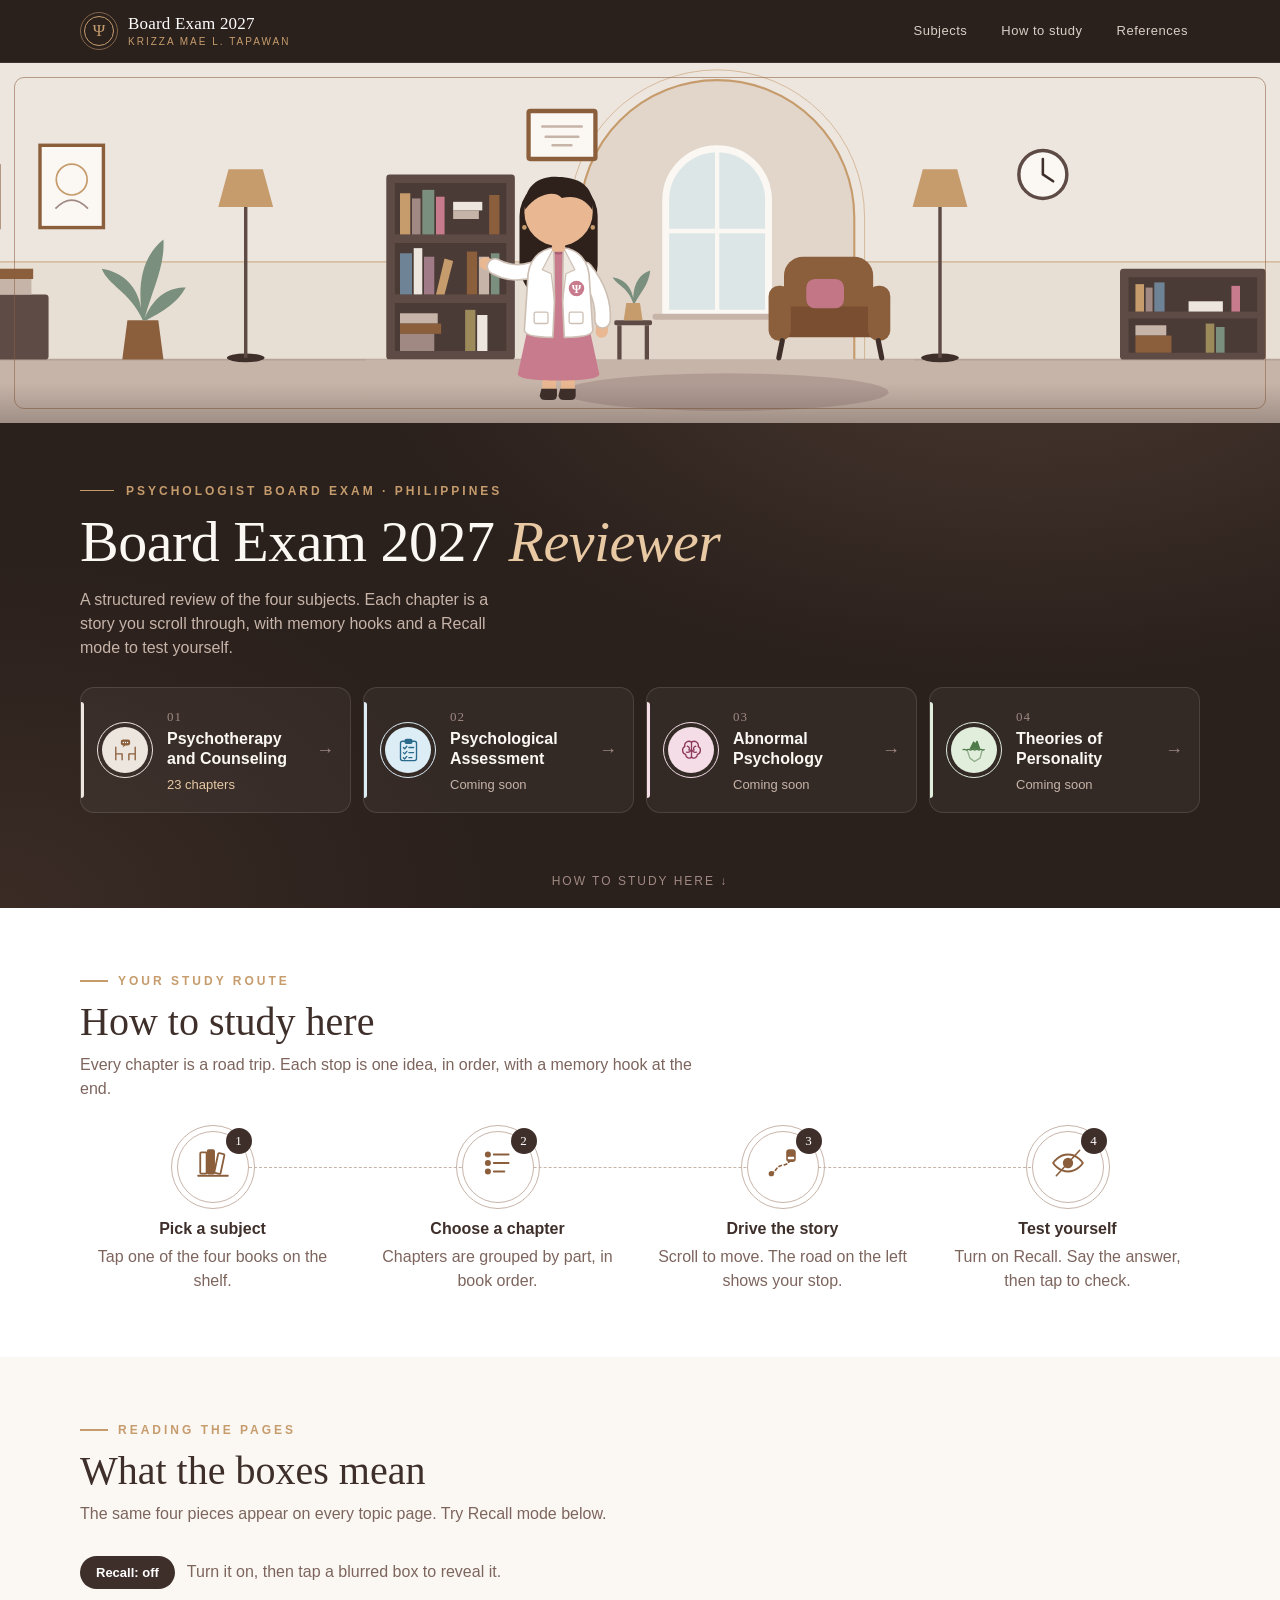
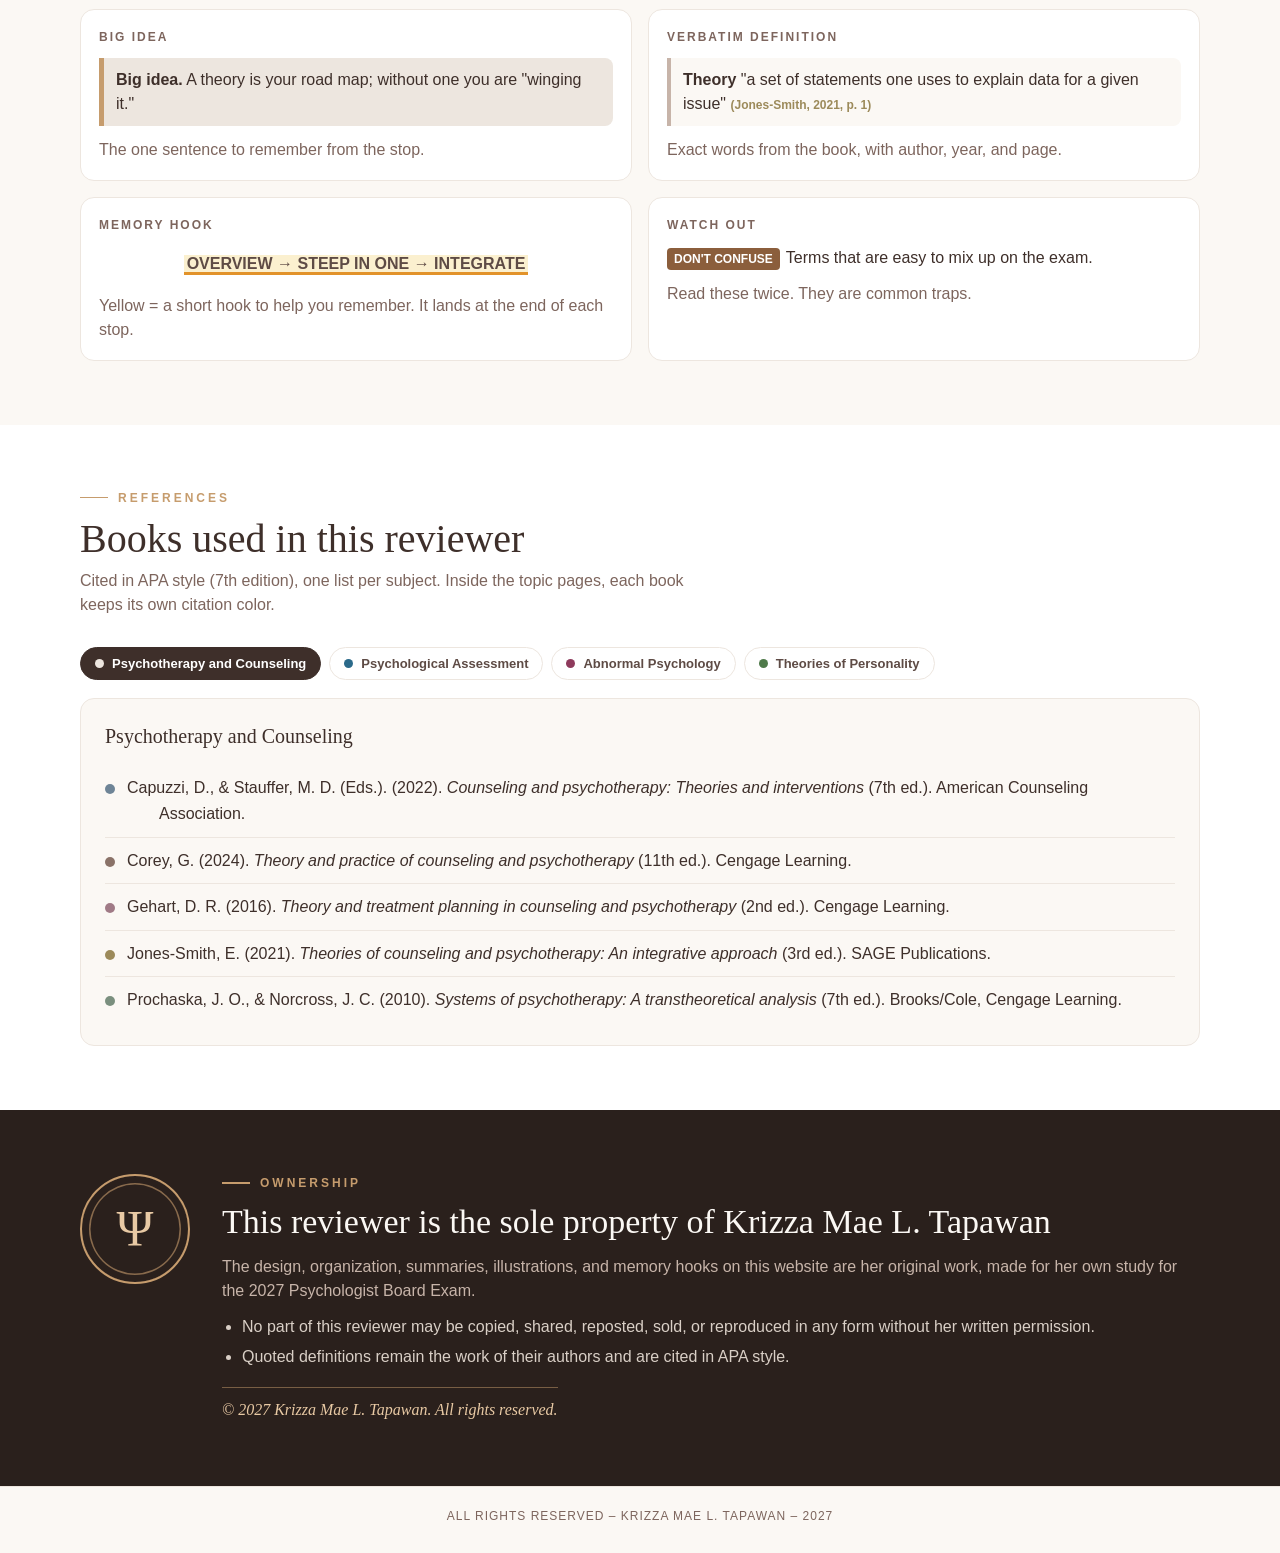
==== index.html @ def4d90e "Board Exam 2027 Reviewer: home page, subject menus, Chapter 1 preview Co-Authored-By: Claude Opus 5." ====
<!DOCTYPE html>
<html lang="en">
<head>
<meta charset="utf-8">
<meta name="viewport" content="width=device-width,initial-scale=1,viewport-fit=cover">
<meta name="robots" content="noindex, nofollow, noarchive, nosnippet, noimageindex, notranslate"><meta name="googlebot" content="noindex, nofollow"><meta name="bingbot" content="noindex, nofollow"><meta name="referrer" content="no-referrer">
<meta name="theme-color" content="#3E2F2A">
<meta name="apple-mobile-web-app-capable" content="yes">
<meta name="apple-mobile-web-app-title" content="Reviewer 2027">
<link rel="manifest" href="manifest.webmanifest">
<link rel="icon" href="assets/icon.svg" type="image/svg+xml">
<link rel="apple-touch-icon" href="assets/icon-180.png">
<title>Board Exam 2027 Reviewer</title>
<link rel="stylesheet" href="assets/style.css">
</head>
<body>

<header class="topbar">
  <a class="brand" href="index.html"><span class="psi">Ψ</span><span class="bt">Board Exam 2027<small>KRIZZA MAE L. TAPAWAN</small></span></a>
  <span class="sp"></span>
  <a class="tlink" href="#subjects">Subjects</a>
  <a class="tlink hide-s" href="#how">How to study</a>
  <a class="tlink hide-s" href="#references">References</a>
</header>

<!-- ===== FULL-SCREEN HERO ===== -->
<section class="hero" id="subjects">
  <div class="cover" aria-hidden="true">
    <svg viewBox="0 0 2000 420" preserveAspectRatio="xMidYMax slice">
      <rect width="2000" height="420" fill="#EDE6DF"/>
      <rect y="232" width="2000" height="114" fill="#E7DED4"/>
      <path d="M0 232 H2000" stroke="#C69C6D" stroke-width="1.5" opacity=".7"/>
      <rect y="346" width="2000" height="74" fill="#C7B4A9"/>
      <path d="M0 346 H2000" stroke="#B5A397" stroke-width="2"/>
      <!-- left of the room -->
      <rect x="300" y="96" width="74" height="96" fill="#FBF8F4" stroke="#8B5E3C" stroke-width="4"/>
      <circle cx="337" cy="136" r="18" fill="none" stroke="#C69C6D" stroke-width="2"/><path d="M318 170 Q337 150 356 170" fill="none" stroke="#A08983" stroke-width="2"/>
      <rect x="196" y="120" width="56" height="72" fill="#FBF8F4" stroke="#8B5E3C" stroke-width="4"/>
      <path d="M210 176 L224 146 L238 176" fill="none" stroke="#7A8F7E" stroke-width="2"/>
      <rect x="120" y="270" width="190" height="76" rx="4" fill="#5E4B45"/><path d="M215 278 V338" stroke="#4A3B36" stroke-width="3"/><circle cx="205" cy="308" r="3" fill="#C69C6D"/><circle cx="225" cy="308" r="3" fill="#C69C6D"/>
      <path d="M150 270 l-6 -34 h28 l-6 34 Z" fill="#C69C6D"/><path d="M158 236 C150 214 140 210 134 200 M158 236 C160 214 168 206 178 202" fill="none" stroke="#7A8F7E" stroke-width="3" stroke-linecap="round"/>
      <rect x="250" y="252" width="40" height="18" fill="#C7B4A9"/><rect x="246" y="240" width="46" height="12" fill="#8B5E3C"/>
      <path d="M396 346 L444 346 L438 300 L402 300 Z" fill="#8B5E3C"/>
      <path d="M420 300 C404 266 380 260 372 240 C398 244 414 262 418 286 C414 248 424 222 444 206 C446 236 432 262 422 298 C434 270 452 262 470 262 C460 280 444 290 424 300" fill="#7A8F7E"/>
      <ellipse cx="540" cy="344" rx="22" ry="5" fill="#3E2F2A"/><path d="M540 344 V168" stroke="#5E4B45" stroke-width="4"/><path d="M508 168 H572 L560 124 H520 Z" fill="#C69C6D"/>
      <!-- right of the room -->
      <ellipse cx="1350" cy="344" rx="22" ry="5" fill="#3E2F2A"/><path d="M1350 344 V168" stroke="#5E4B45" stroke-width="4"/><path d="M1318 168 H1382 L1370 124 H1330 Z" fill="#C69C6D"/>
      <circle cx="1470" cy="130" r="28" fill="#FBF8F4" stroke="#5E4B45" stroke-width="4"/><path d="M1470 130 V112 M1470 130 L1482 138" stroke="#3E2F2A" stroke-width="3" stroke-linecap="round"/>
      <rect x="1560" y="240" width="170" height="106" rx="4" fill="#5E4B45"/><rect x="1570" y="250" width="150" height="40" fill="#4A3B36"/><rect x="1570" y="298" width="150" height="40" fill="#4A3B36"/>
      <rect x="1578" y="258" width="10" height="32" fill="#C69C6D"/><rect x="1590" y="262" width="8" height="28" fill="#A08983"/><rect x="1600" y="256" width="12" height="34" fill="#6E8496"/><rect x="1640" y="278" width="40" height="12" fill="#EDE6DF"/><rect x="1690" y="260" width="10" height="30" fill="#C97B8E"/>
      <rect x="1578" y="306" width="36" height="12" fill="#C7B4A9"/><rect x="1578" y="318" width="42" height="20" fill="#8B5E3C"/><rect x="1660" y="304" width="10" height="34" fill="#9C8A5A"/><rect x="1672" y="308" width="10" height="30" fill="#7A8F7E"/>
      <rect x="1760" y="80" width="96" height="120" fill="#FBF8F4" stroke="#8B5E3C" stroke-width="4"/><path d="M1776 180 C1790 130 1820 170 1840 110" fill="none" stroke="#C69C6D" stroke-width="2.5"/>
      <path d="M1818 346 L1866 346 L1860 300 L1824 300 Z" fill="#8B5E3C"/>
      <path d="M1842 300 C1826 266 1802 260 1794 240 C1820 244 1836 262 1840 286 C1836 248 1846 222 1866 206 C1868 236 1854 262 1844 298" fill="#7A8F7E"/>
      <!-- the room: arched alcove with a double thin line -->
      <g transform="translate(680 0)">
        <path d="M250 346 V180 A160 160 0 0 1 570 180 V346 Z" fill="#E2D6CB"/>
        <path d="M250 346 V180 A160 160 0 0 1 570 180 V346" fill="none" stroke="#C69C6D" stroke-width="2.5"/>
        <path d="M238 346 V180 A172 172 0 0 1 582 180 V346" fill="none" stroke="#C69C6D" stroke-width="1" opacity=".7"/>
            <!-- window -->
            <path d="M350 292 V160 A60 60 0 0 1 470 160 V292 Z" fill="#DCE6E6"/>
            <path d="M350 292 V160 A60 60 0 0 1 470 160 V292 Z" fill="none" stroke="#FBF8F4" stroke-width="8"/>
            <path d="M410 100 V292 M350 196 H470" stroke="#FBF8F4" stroke-width="5"/>
            <path d="M338 296 H482" stroke="#C7B4A9" stroke-width="7" stroke-linecap="round"/>
            <!-- framed certificate -->
            <rect x="190" y="56" width="78" height="56" rx="2" fill="#FBF8F4" stroke="#8B5E3C" stroke-width="5"/>
            <path d="M206 74 H252 M210 86 H248 M218 96 H240" stroke="#C7B4A9" stroke-width="3" stroke-linecap="round"/>
            <!-- bookshelf -->
            <g transform="translate(-16 -84)">
              <rect x="40" y="214" width="150" height="216" rx="4" fill="#5E4B45"/>
              <rect x="50" y="224" width="130" height="60" fill="#4A3B36"/><rect x="50" y="294" width="130" height="60" fill="#4A3B36"/><rect x="50" y="364" width="130" height="56" fill="#4A3B36"/>
              <rect x="56" y="236" width="12" height="48" fill="#C69C6D"/><rect x="70" y="242" width="10" height="42" fill="#A08983"/><rect x="82" y="232" width="14" height="52" fill="#7A8F7E"/><rect x="98" y="240" width="10" height="44" fill="#C97B8E"/><rect x="118" y="246" width="34" height="10" fill="#EDE6DF"/><rect x="118" y="256" width="30" height="10" fill="#C7B4A9"/><rect x="160" y="238" width="12" height="46" fill="#8B5E3C"/>
              <rect x="56" y="306" width="14" height="48" fill="#6E8496"/><rect x="72" y="300" width="10" height="54" fill="#EDE6DF"/><rect x="84" y="310" width="12" height="44" fill="#A07A86"/><path d="M98 354 L108 312 L118 315 L108 354Z" fill="#C69C6D"/><rect x="134" y="304" width="12" height="50" fill="#8B5E3C"/><rect x="148" y="310" width="12" height="44" fill="#C7B4A9"/><rect x="162" y="306" width="10" height="48" fill="#7A8F7E"/>
              <rect x="56" y="376" width="44" height="12" fill="#C7B4A9"/><rect x="56" y="388" width="48" height="12" fill="#8B5E3C"/><rect x="56" y="400" width="40" height="20" fill="#A08983"/><rect x="132" y="372" width="12" height="48" fill="#9C8A5A"/><rect x="146" y="378" width="12" height="42" fill="#EDE6DF"/>
            </g>
            <!-- floor and rug -->
            <rect x="0" y="346" width="640" height="74" fill="#C7B4A9"/>
            <ellipse cx="420" cy="384" rx="190" ry="22" fill="#A08983" opacity=".55"/>
            <!-- side table and plant -->
            <g transform="translate(40 -88)">
              <rect x="250" y="388" width="44" height="6" rx="2" fill="#5E4B45"/><path d="M256 394 V434 M288 394 V434" stroke="#5E4B45" stroke-width="5"/>
              <path d="M261 388 h22 l-3 -20 h-16 Z" fill="#C69C6D"/>
              <path d="M272 368 C266 350 254 348 248 338 C262 340 270 350 272 362 C273 344 280 334 292 330 C290 346 282 354 274 368" fill="#7A8F7E"/>
            </g>
            <!-- armchair -->
            <g transform="translate(170 -100)">
              <rect x="318" y="326" width="104" height="80" rx="22" fill="#8B5E3C"/>
              <rect x="308" y="384" width="126" height="36" rx="12" fill="#7A4F31"/>
              <rect x="300" y="360" width="26" height="64" rx="12" fill="#8B5E3C"/><rect x="416" y="360" width="26" height="64" rx="12" fill="#8B5E3C"/>
              <path d="M316 424 l-4 20 M428 424 l4 20" stroke="#3E2F2A" stroke-width="6" stroke-linecap="round"/>
              <rect x="344" y="352" width="44" height="34" rx="10" fill="#C97B8E" opacity=".9"/>
            </g>
          <!-- psychologist: white coat with Psi logo over a pink dress, reaching for a book -->
          <g transform="translate(130 74) scale(.95)">
            <rect x="80" y="230" width="17" height="100" fill="#E9B892"/><path d="M79 322 h19 v8 q0 6 -6 6 h-8 q-7 0 -7 -6 Z" fill="#3E2F2A"/>
            <rect x="103" y="230" width="17" height="100" fill="#E9B892"/><path d="M102 322 h19 v8 q0 6 -6 6 h-8 q-7 0 -7 -6 Z" fill="#3E2F2A"/>
            <rect x="52" y="64" width="96" height="152" rx="46" fill="#2E211C"/>
            <path d="M22 172 L10 168" stroke="#E9B892" stroke-width="15" fill="none" stroke-linecap="round"/>
            <path d="M68 176 Q44 184 22 172" stroke="#CDBFB3" stroke-width="21" fill="none" stroke-linecap="round"/>
            <path d="M68 176 Q44 184 22 172" stroke="#FFFFFF" stroke-width="17" fill="none" stroke-linecap="round"/>
            <path d="M154 238 L153 252" stroke="#E9B892" stroke-width="15" fill="none" stroke-linecap="round"/>
            <path d="M132 176 Q156 206 154 238" stroke="#CDBFB3" stroke-width="21" fill="none" stroke-linecap="round"/>
            <path d="M132 176 Q156 206 154 238" stroke="#FFFFFF" stroke-width="17" fill="none" stroke-linecap="round"/>
            <path d="M63 244 L137 244 L150 304 C150 310 128 312 100 312 C72 312 50 310 50 304 Z" fill="#C97B8E"/>
            <path d="M62 190 C62 160 80 148 100 148 C120 148 138 160 138 190 L140 252 L60 252 Z" fill="#C97B8E"/>
            <path d="M88 150 Q100 162 112 150" stroke="#A85E72" stroke-width="2.5" fill="none" stroke-linecap="round"/>
            <path d="M94 149 C78 151 62 162 62 190 L58 250 C58 257 72 259 93 259 L95 214 Z" fill="#FFFFFF" stroke="#CDBFB3" stroke-width="2" stroke-linejoin="round"/>
            <path d="M106 149 C122 151 138 162 138 190 L142 250 C142 257 128 259 107 259 L105 214 Z" fill="#FFFFFF" stroke="#CDBFB3" stroke-width="2" stroke-linejoin="round"/>
            <path d="M94 149 L80 176 L91 181 L95 214 Z" fill="#EFE8E1" stroke="#CDBFB3" stroke-width="1.5" stroke-linejoin="round"/>
            <path d="M106 149 L120 176 L109 181 L105 214 Z" fill="#EFE8E1" stroke="#CDBFB3" stroke-width="1.5" stroke-linejoin="round"/>
            <rect x="70" y="228" width="17" height="14" rx="2" fill="none" stroke="#CDBFB3" stroke-width="1.6"/>
            <rect x="113" y="228" width="17" height="14" rx="2" fill="none" stroke="#CDBFB3" stroke-width="1.6"/>
            <circle cx="122" cy="199" r="9.5" fill="#C97B8E"/>
            <text x="122" y="204.5" text-anchor="middle" font-family="Georgia,serif" font-size="15" font-weight="bold" fill="#FFFFFF">Ψ</text>
            <rect x="92" y="136" width="16" height="18" rx="4" fill="#E9B892"/>
            <circle cx="100" cy="105" r="42" fill="#E9B892"/>
            <path d="M59 102 C56 70 80 60 100 62 C122 62 146 72 141 102 C132 88 118 84 104 88 C96 78 74 82 59 102 Z" fill="#2E211C"/>
            <circle cx="58" cy="124" r="2.8" fill="#C69C6D"/><circle cx="142" cy="124" r="2.8" fill="#C69C6D"/>
          </g>
      </g>
    </svg>
  </div>
  <div class="hero-in">
    <div class="head">
      <div>
        <div class="kicker">PSYCHOLOGIST BOARD EXAM · PHILIPPINES</div>
        <h1>Board Exam 2027 <em>Reviewer</em></h1>
      </div>
      <p class="lead-h">A structured review of the four subjects. Each chapter is a story you scroll through, with memory hooks and a Recall mode to test yourself.</p>
    </div>
    <div class="cards" id="shelf"></div>
  </div>
  <a class="cue" href="#how">HOW TO STUDY HERE ↓</a>
</section>

<!-- ===== HOW TO STUDY (infographic road) ===== -->
<section class="band-sec alt" id="how">
  <div class="wrap">
    <div class="eyebrow">YOUR STUDY ROUTE</div>
    <h2>How to study here</h2>
    <p class="lead">Every chapter is a road trip. Each stop is one idea, in order, with a memory hook at the end.</p>
    <div class="road">
      <div class="rstep"><div class="dot"><span data-icon="pick"></span><b>1</b></div><div><h3>Pick a subject</h3><p>Tap one of the four books on the shelf.</p></div></div>
      <div class="rstep"><div class="dot"><span data-icon="list"></span><b>2</b></div><div><h3>Choose a chapter</h3><p>Chapters are grouped by part, in book order.</p></div></div>
      <div class="rstep"><div class="dot"><span data-icon="car"></span><b>3</b></div><div><h3>Drive the story</h3><p>Scroll to move. The road on the left shows your stop.</p></div></div>
      <div class="rstep"><div class="dot"><span data-icon="eye"></span><b>4</b></div><div><h3>Test yourself</h3><p>Turn on Recall. Say the answer, then tap to check.</p></div></div>
    </div>
  </div>
</section>

<!-- ===== HOW TO READ A PAGE (legend + recall demo) ===== -->
<section class="band-sec" id="read">
  <div class="wrap">
    <div class="eyebrow">READING THE PAGES</div>
    <h2>What the boxes mean</h2>
    <p class="lead">The same four pieces appear on every topic page. Try Recall mode below.</p>
    <div class="recall-demo"><button class="pill-btn" id="recallDemo">Recall: off</button><span>Turn it on, then tap a blurred box to reveal it.</span></div>
    <div class="legend" id="legend">
      <div class="lcard"><div class="lh">BIG IDEA</div><div class="big"><b>Big idea.</b> A theory is your road map; without one you are "winging it."</div><p class="lp">The one sentence to remember from the stop.</p></div>
      <div class="lcard"><div class="lh">VERBATIM DEFINITION</div><div class="dq"><b>Theory</b> "a set of statements one uses to explain data for a given issue" <span class="ci" style="color:#9C8A5A">(Jones-Smith, 2021, p. 1)</span></div><p class="lp">Exact words from the book, with author, year, and page.</p></div>
      <div class="lcard"><div class="lh">MEMORY HOOK</div><div style="text-align:center;padding:6px 0"><mark><b>OVERVIEW → STEEP IN ONE → INTEGRATE</b></mark></div><p class="lp">Yellow = a short hook to help you remember. It lands at the end of each stop.</p></div>
      <div class="lcard"><div class="lh">WATCH OUT</div><div><span class="trap">DON'T CONFUSE</span>Terms that are easy to mix up on the exam.</div><p class="lp">Read these twice. They are common traps.</p></div>
    </div>
  </div>
</section>

<!-- ===== REFERENCES (APA, per subject) ===== -->
<section class="band-sec alt" id="references">
  <div class="wrap">
    <div class="eyebrow">REFERENCES</div>
    <h2>Books used in this reviewer</h2>
    <p class="lead">Cited in APA style (7th edition), one list per subject. Inside the topic pages, each book keeps its own citation color.</p>
    <div class="ref-tabs" id="refTabs" role="tablist"></div>
    <div class="ref-list" id="refList"></div>
  </div>
</section>

<!-- ===== OWNERSHIP ===== -->
<section class="own" id="ownership">
  <div class="own-in">
    <div class="seal" aria-hidden="true"><span>Ψ</span></div>
    <div>
      <div class="eyebrow">OWNERSHIP</div>
      <h2>This reviewer is the sole property of Krizza Mae L. Tapawan</h2>
      <p>The design, organization, summaries, illustrations, and memory hooks on this website are her original work, made for her own study for the 2027 Psychologist Board Exam.</p>
      <ul>
        <li>No part of this reviewer may be copied, shared, reposted, sold, or reproduced in any form without her written permission.</li>
        <li>Quoted definitions remain the work of their authors and are cited in APA style.</li>
      </ul>
      <div class="own-sign">© 2027 Krizza Mae L. Tapawan. All rights reserved.</div>
    </div>
  </div>
</section>

<footer class="foot">ALL RIGHTS RESERVED – KRIZZA MAE L. TAPAWAN – 2027</footer>

<script src="content/subjects.js"></script>
<script src="assets/site.js"></script>
</body>
</html>
---- assets/style.css ----
/* ===== Board Exam 2027 Reviewer: shared design ===== */
:root{
  --espresso:#3E2F2A;--taupe-dk:#5E4B45;--cocoa:#8B5E3C;--mocha:#7D655D;--caramel:#C69C6D;
  --taupe:#A08983;--latte:#C7B4A9;--cream:#EDE6DF;--road:#D9CFC6;--bg:#FBF8F4;
  --hook:#FBF0CF;--hook-line:#E2932A;--hook-text:#5E4B45;
  --ink:#2A201C;--ink2:#342823;
  --serif:Georgia,"Times New Roman",serif;
  --wrap:1120px;  /* ONE content width for every section on every page */
  --gutter:24px;  /* space at the left and right edges */
  --box:min(var(--wrap), 100% - 2 * var(--gutter));
  --fs:16px;      /* every paragraph, list, definition and reference */
  --fs-sm:13px;   /* chapter counts, buttons, small notes */
  --fs-label:12px; /* ALL-CAPS labels, citations, footer */
}
*{box-sizing:border-box}
html{scroll-behavior:smooth}
body{margin:0;background:var(--bg);color:var(--espresso);font-family:Arial,Helvetica,sans-serif;font-size:16px;line-height:1.5;-webkit-text-size-adjust:100%}
a{color:inherit}
svg{max-width:100%}

/* ---------- top bar ---------- */
.topbar{position:sticky;top:0;z-index:30;display:flex;align-items:center;gap:10px;padding:12px max(var(--gutter), (100% - var(--wrap)) / 2);background:var(--ink);color:#fff;border-bottom:1px solid rgba(237,230,223,.1)}
.brand{display:flex;align-items:center;gap:10px;text-decoration:none;font-family:var(--serif);font-size:17px;letter-spacing:.2px}
.brand .psi{display:inline-grid;place-items:center;width:30px;height:30px;border-radius:50%;border:1.5px solid var(--caramel);color:var(--caramel);font-size:17px}
.topbar .sp{flex:1}
.topbar .tlink{color:#D9CFC6;text-decoration:none;font-size:var(--fs-sm);letter-spacing:.5px;padding:7px 12px;border-radius:16px}
.topbar .tlink:hover{color:#fff;background:rgba(255,255,255,.07)}
.menu-btn{display:none;border:1px solid rgba(237,230,223,.3);border-radius:16px;padding:6px 12px;font:bold 13px Arial,Helvetica,sans-serif;background:none;color:#EDE6DF;cursor:pointer}

/* ---------- HOME: full-screen hero ---------- */
.hero{position:relative;min-height:calc(100svh - 55px);display:flex;flex-direction:column;justify-content:center;overflow:hidden;color:#EDE6DF;
  background:radial-gradient(1100px 600px at 80% 30%,#4A3830 0%,transparent 60%),radial-gradient(700px 500px at 0% 100%,#3A2B25 0%,transparent 70%),var(--ink)}
.cover{position:relative;flex:none;height:clamp(230px,40vh,440px);overflow:hidden;background:#EDE6DF}
.cover svg{display:block;width:100%;height:100%;max-width:none}
.cover:after{content:"";position:absolute;inset:14px;border:1px solid rgba(139,94,60,.55);border-radius:10px;pointer-events:none}
.cover:before{content:"";position:absolute;left:0;right:0;bottom:0;height:40px;background:linear-gradient(transparent,rgba(42,32,28,.25));pointer-events:none;z-index:1}
.hero-in{position:relative;z-index:1;flex:1;display:flex;flex-direction:column;justify-content:center;gap:clamp(16px,3vh,28px);width:var(--box);margin:0 auto;padding:clamp(20px,4vh,40px) 0}
.head{display:flex;align-items:flex-end;justify-content:space-between;gap:16px 40px;flex-wrap:wrap}
.kicker{display:flex;align-items:center;gap:12px;font-size:var(--fs-label);letter-spacing:3px;font-weight:bold;color:var(--caramel)}
.kicker:before{content:"";width:34px;height:1.5px;background:var(--caramel)}
.hero h1{font-family:var(--serif);font-weight:normal;font-size:clamp(34px,min(4.6vw,7vh),58px);line-height:1.05;margin:12px 0 0;color:#FBF8F4;letter-spacing:-.5px}
.hero h1 em{font-style:italic;color:#E8C9A4}
.hero .lead-h{max-width:440px;margin:0;font-size:var(--fs);color:#C7B4A9}

.cards{display:grid;grid-template-columns:repeat(4,1fr);gap:12px}
.card{position:relative;display:flex;align-items:center;gap:14px;padding:clamp(12px,2vh,16px) 16px;text-decoration:none;color:#FBF8F4;
  background:rgba(251,248,244,.045);border:1px solid rgba(237,230,223,.13);border-radius:14px;overflow:hidden;
  transition:background .25s,border-color .25s,transform .25s;animation:up .6s ease both;animation-delay:calc(var(--i)*.08s + .1s)}
.card:before{content:"";position:absolute;left:0;top:14px;bottom:14px;width:3px;border-radius:0 3px 3px 0;background:var(--l)}
.card:hover,.card:focus-visible{background:rgba(251,248,244,.09);border-color:var(--l);transform:translateY(-2px)}
.card:focus-visible{outline:2px solid var(--hook-line);outline-offset:3px}
.card .ic{flex:none;width:46px;height:46px;margin:5px;border-radius:50%;background:var(--l);color:var(--c);display:grid;place-items:center;outline:1px solid var(--l);outline-offset:4px}
.card .ic svg{width:27px;height:27px}
.card .tx{flex:1;min-width:0}
.card .no{font-family:var(--serif);font-size:var(--fs-sm);color:#A08983;letter-spacing:1px}
.card .nm{display:block;font-weight:bold;font-size:var(--fs);line-height:1.25;margin:1px 0 3px}
.card .mt{font-size:var(--fs-sm);color:#C7B4A9}
.card .mt.go{color:#E8C9A4}
.card .ar{flex:none;color:#A08983;font-size:18px;transition:transform .25s,color .25s}
.card:hover .ar{transform:translateX(4px);color:var(--l)}
@keyframes up{from{opacity:0;transform:translateY(14px)}to{opacity:1;transform:none}}

.hero .cue{position:relative;z-index:1;display:block;text-align:center;padding:0 0 18px;font-size:var(--fs-label);letter-spacing:2px;color:#A08983;text-decoration:none}
.hero .cue:hover{color:#E8C9A4}

/* ---------- HOME: lower sections ---------- */
.band-sec{padding:64px 0}
.band-sec.alt{background:#fff}
.wrap{width:var(--box);margin:0 auto}
.eyebrow{display:flex;align-items:center;gap:10px;font-size:var(--fs-label);font-weight:bold;letter-spacing:3px;color:var(--caramel)}
.eyebrow:before{content:"";width:28px;height:1.5px;background:var(--caramel)}
.band-sec h2{font-family:var(--serif);font-weight:normal;font-size:clamp(28px,4vw,40px);line-height:1.12;margin:10px 0 8px;color:var(--espresso)}
.lead{color:var(--mocha);margin:0 0 30px;max-width:620px}
.road{position:relative;display:grid;grid-template-columns:repeat(4,1fr);gap:20px;counter-reset:st}
.road:before{content:"";position:absolute;left:12%;right:12%;top:36px;border-top:1.5px dashed var(--latte)}
.rstep{position:relative;text-align:center;padding:0 4px}
.rstep .dot{position:relative;z-index:1;width:72px;height:72px;margin:0 auto 14px;border-radius:50%;background:#fff;border:1.5px solid var(--latte);display:grid;place-items:center;color:var(--cocoa)}
.rstep .dot svg{width:34px;height:34px}
.rstep .dot b{position:absolute;top:-4px;right:-4px;width:26px;height:26px;border-radius:50%;background:var(--espresso);color:#fff;font:normal 13px/26px var(--serif);text-align:center}
.rstep h3{margin:0 0 4px;font-size:16px;color:var(--espresso)}
.rstep p{margin:0;font-size:var(--fs);color:var(--mocha)}

.legend{display:grid;grid-template-columns:repeat(2,1fr);gap:16px}
.lcard{background:#fff;border:1px solid var(--cream);border-radius:14px;padding:18px}
.band-sec.alt .lcard{background:var(--bg)}
.lcard .lh{font-size:var(--fs-label);font-weight:bold;letter-spacing:2px;color:var(--mocha);margin-bottom:12px}
.lcard .lp{font-size:var(--fs);color:var(--mocha);margin:12px 0 0}
.recall-demo{display:flex;flex-wrap:wrap;align-items:center;gap:12px;margin:0 0 20px}
.pill-btn{border:0;border-radius:18px;padding:9px 16px;font:bold 13px Arial,Helvetica,sans-serif;background:var(--espresso);color:#fff;cursor:pointer}
.pill-btn.on{background:var(--hook);color:var(--espresso);box-shadow:0 0 0 2px var(--hook-line)}
.recall-demo span{font-size:var(--fs);color:var(--mocha)}

/* references */
.ref-tabs{display:flex;flex-wrap:wrap;gap:8px;margin-bottom:18px}
.ref-tabs button{display:flex;align-items:center;gap:8px;border:1px solid var(--cream);background:#fff;border-radius:20px;padding:8px 14px;font:bold 13px Arial,Helvetica,sans-serif;color:var(--taupe-dk);cursor:pointer}
.ref-tabs button i{width:9px;height:9px;border-radius:50%;background:var(--c)}
.ref-tabs button[aria-selected=true]{background:var(--d);border-color:var(--d);color:#fff}
.ref-tabs button[aria-selected=true] i{background:var(--l)}
.ref-list{background:var(--bg);border:1px solid var(--cream);border-radius:14px;padding:22px 24px}
.ref-list h3{font-family:var(--serif);font-weight:normal;font-size:20px;margin:0 0 14px;color:var(--d)}
.ref-list ol{list-style:none;margin:0;padding:0}
.ref-list li{position:relative;padding:10px 0 10px 22px;border-top:1px solid var(--cream);font-size:var(--fs);line-height:1.6}
.ref-list li:first-child{border-top:0}
.ref-list li .t{display:block;padding-left:2em;text-indent:-2em}
.ref-list li:before{content:"";position:absolute;left:0;top:19px;width:10px;height:10px;border-radius:50%;background:var(--bc)}
.ref-list .none{color:var(--mocha);font-size:var(--fs);margin:0}

/* ownership */
.own{background:var(--ink);color:#EDE6DF;padding:64px 0}
.own-in{width:var(--box);margin:0 auto;display:flex;gap:32px;align-items:flex-start}
.seal{flex:none;width:110px;height:110px;border-radius:50%;border:2px solid var(--caramel);display:grid;place-items:center;box-shadow:inset 0 0 0 7px var(--ink),inset 0 0 0 8.5px rgba(198,156,109,.6)}
.seal span{font-family:var(--serif);font-size:50px;color:#E8C9A4}
.own h2{font-family:var(--serif);font-weight:normal;font-size:clamp(24px,3.4vw,34px);line-height:1.2;margin:10px 0 12px;color:#FBF8F4}
.own p{color:#C7B4A9;margin:0 0 12px}
.own ul{margin:0 0 18px;padding-left:20px;color:#D9CFC6}.own li{margin:6px 0}
.own-sign{display:inline-block;font-family:var(--serif);font-style:italic;color:#E8C9A4;border-top:1px solid rgba(198,156,109,.5);padding-top:10px}

/* shared reviewer pieces (same as topic pages) */
.big{background:var(--cream);border-left:5px solid var(--caramel);padding:10px 12px;border-radius:0 8px 8px 0}
.dq{background:#fff;border-left:4px solid var(--latte);border-radius:0 8px 8px 0;padding:10px 12px;font-size:var(--fs);transition:filter .3s}
.band-sec:not(.alt) .dq{background:var(--bg)}
.ci{font-size:var(--fs-label);font-weight:bold;white-space:nowrap}
mark{background:var(--hook);border-bottom:3px solid var(--hook-line);color:var(--hook-text);padding:0 3px;transition:filter .3s}
.trap{display:inline-block;background:var(--cocoa);color:#fff;border-radius:4px;padding:2px 7px;font-size:var(--fs-label);font-weight:bold;margin-right:6px}
.recall-on .dq:not(.shown),.recall-on mark:not(.shown){filter:blur(6px);cursor:pointer}

/* ---------- SUBJECT page ---------- */
.layout{display:flex;align-items:flex-start}
.side{position:sticky;top:55px;flex:none;width:260px;height:calc(100vh - 55px);overflow:auto;padding:22px 14px;background:#fff;border-right:1px solid var(--cream)}
.side .sh{font-size:var(--fs-label);letter-spacing:2px;font-weight:bold;color:var(--mocha);margin:6px 10px 10px}
.side a{display:flex;align-items:center;gap:10px;padding:10px;border-radius:10px;text-decoration:none;font-size:var(--fs);font-weight:bold;color:var(--taupe-dk)}
.side a:hover{background:var(--bg)}
.side a.cur{background:var(--l);color:var(--d)}
.side a i{flex:none;width:10px;height:10px;border-radius:50%;background:var(--c)}
.side .home-l{margin-bottom:10px}
.main{flex:1;min-width:0}
.shade{display:none}

.subj-hero{position:relative;overflow:hidden;background:var(--d);color:#fff;padding:52px 0 46px}
.subj-hero:before{content:"";position:absolute;right:-120px;top:-120px;width:420px;height:420px;border-radius:50%;background:var(--c);opacity:.55}
.subj-hero:after{content:"";position:absolute;right:120px;bottom:-160px;width:260px;height:260px;border-radius:50%;border:1.5px solid rgba(255,255,255,.18)}
.subj-hero .wrap{position:relative;z-index:1;display:flex;align-items:center;gap:26px}
.subj-hero .ic{flex:none;width:104px;height:104px;border-radius:50%;background:var(--l);color:var(--c);display:grid;place-items:center}
.subj-hero .ic svg{width:58px;height:58px}
.subj-hero .k{font-size:var(--fs-label);letter-spacing:3px;font-weight:bold;opacity:.8}
.subj-hero h1{font-family:var(--serif);font-weight:normal;margin:8px 0 12px;font-size:clamp(30px,5vw,48px);line-height:1.06}
.subj-hero .stats{display:flex;flex-wrap:wrap;gap:8px}
.subj-hero .stats span{border:1px solid rgba(255,255,255,.3);padding:3px 12px;border-radius:14px;font-size:var(--fs-sm)}

.parts{width:var(--box);margin:0 auto;padding:34px 0 20px}
.part{position:relative;padding-left:48px;margin-bottom:30px}
.part:before{content:"";position:absolute;left:17px;top:40px;bottom:-34px;border-left:1.5px dashed var(--latte)}
.part:last-child:before{display:none}
.part .pdot{position:absolute;left:0;top:0;width:36px;height:36px;border-radius:50%;background:var(--pc);color:#fff;font:normal 15px var(--serif);display:grid;place-items:center;box-shadow:0 0 0 5px var(--pl)}
.part .phead{display:flex;flex-wrap:wrap;align-items:baseline;gap:4px 12px;margin:2px 0 12px}
.part .phead h2{margin:0;font-family:var(--serif);font-weight:normal;font-size:23px;color:var(--pc)}
.part .phead span{font-size:var(--fs-sm);font-weight:bold;letter-spacing:.5px;color:var(--mocha)}
.ch{display:flex;align-items:center;gap:14px;background:#fff;border:1px solid var(--cream);border-radius:12px;padding:12px 14px;margin:8px 0;text-decoration:none;color:var(--espresso)}
a.ch{transition:all .2s}
a.ch:hover{box-shadow:0 6px 18px rgba(62,47,42,.1);border-color:var(--pc)}
.ch .cn{flex:none;width:38px;height:38px;border-radius:50%;background:var(--pl);color:var(--pc);font:normal 15px var(--serif);display:grid;place-items:center}
.ch .ct{flex:1;font-weight:bold;font-size:var(--fs);line-height:1.3}
.ch .cs{flex:none;font-size:var(--fs-label);font-weight:bold;padding:3px 10px;border-radius:10px;color:var(--latte)}
.ch .cs.go{background:var(--hook);color:var(--hook-text);box-shadow:0 0 0 1.5px var(--hook-line)}
.ch.soon .ct{color:var(--mocha);font-weight:normal}

.empty{max-width:560px;margin:0 auto;padding:56px 20px;text-align:center;color:var(--mocha)}
.empty .ebook{width:110px;margin:0 auto 16px}
.empty h2{font-family:var(--serif);font-weight:normal;color:var(--d);margin:0 0 6px;font-size:28px}

.pn{display:flex;gap:12px;width:var(--box);margin:10px auto 0;padding:0 0 34px}
.pn a{flex:1;display:block;text-decoration:none;background:#fff;border:1px solid var(--cream);border-radius:12px;padding:12px 16px}
.pn a:hover{border-color:var(--c)}
.pn a small{display:block;font-size:var(--fs-label);font-weight:bold;letter-spacing:1.5px;color:var(--mocha)}
.pn a b{font-family:var(--serif);font-weight:normal;font-size:17px;color:var(--d)}
.pn .nx{text-align:right}

footer.foot{text-align:center;font-size:var(--fs-label);letter-spacing:1px;color:var(--mocha);padding:20px 16px 28px;border-top:1px solid var(--cream)}

/* ---------- smaller screens ---------- */
@media (max-width:999px){
  .side{position:fixed;left:0;top:0;bottom:0;height:auto;z-index:50;transform:translateX(-105%);transition:transform .25s;box-shadow:4px 0 20px rgba(0,0,0,.15)}
  body.menu-open .side{transform:none}
  body.menu-open .shade{display:block;position:fixed;inset:0;z-index:40;background:rgba(42,32,28,.4)}
  .menu-btn{display:inline-block}
}
@media (max-width:1040px){
  .cards{grid-template-columns:repeat(2,1fr)}
}
@media (max-width:600px){
  .cards{grid-template-columns:1fr}
  .cover{height:clamp(220px,34vh,300px)}
  .cover:after{inset:10px}
  .brand small{letter-spacing:1px}
  .hide-xs{display:none}
  .topbar{gap:6px}
  .topbar .tlink{padding:7px 8px}
}
@media (max-width:760px){
  .topbar{padding-top:10px;padding-bottom:10px}
  .road{grid-template-columns:1fr;gap:18px}
  .road:before{left:36px;right:auto;top:20px;bottom:20px;border-top:0;border-left:1.5px dashed var(--latte)}
  .rstep{display:flex;gap:16px;text-align:left;align-items:center}
  .rstep .dot{flex:none;margin:0}
  .legend{grid-template-columns:1fr}
  .subj-hero .wrap{flex-direction:column;align-items:flex-start;gap:16px}
  .subj-hero .ic{width:76px;height:76px}.subj-hero .ic svg{width:42px;height:42px}
  .topbar .tlink.hide-s{display:none}
  .band-sec{padding:48px 0}
  :root{--gutter:16px}
  .own-in{flex-direction:column;gap:18px}.seal{width:80px;height:80px}.seal span{font-size:36px}
  .ref-list{padding:16px}
  .brand{font-size:15px}.brand .psi{width:26px;height:26px;font-size:15px}
  .parts{padding:28px 0 16px}
  .part{padding-left:36px}
  .part:before{left:13px}
  .part .pdot{width:28px;height:28px;font-size:13px;box-shadow:0 0 0 4px var(--pl)}
  .ch{gap:10px;padding:10px 12px}
  .ch .cn{width:32px;height:32px;font-size:14px}
  .ch .cs{padding:2px 6px}
}
.brand,.topbar .tlink,.menu-btn{white-space:nowrap}
/* name under the title in the header */
.brand .bt{display:flex;flex-direction:column;line-height:1.15}
.brand small{font-family:Arial,Helvetica,sans-serif;font-size:10px;letter-spacing:2px;color:var(--caramel);margin-top:2px}
.brand .psi{outline:1px solid rgba(198,156,109,.55);outline-offset:3px;margin:4px}
/* thin outer ring on icon circles */
.subj-hero .ic{outline:1.5px solid rgba(255,255,255,.45);outline-offset:7px}
.rstep .dot{outline:1px solid var(--latte);outline-offset:5px}
@media (prefers-reduced-motion:reduce){*,*:before,*:after{animation:none!important;transition:none!important}html{scroll-behavior:auto}}
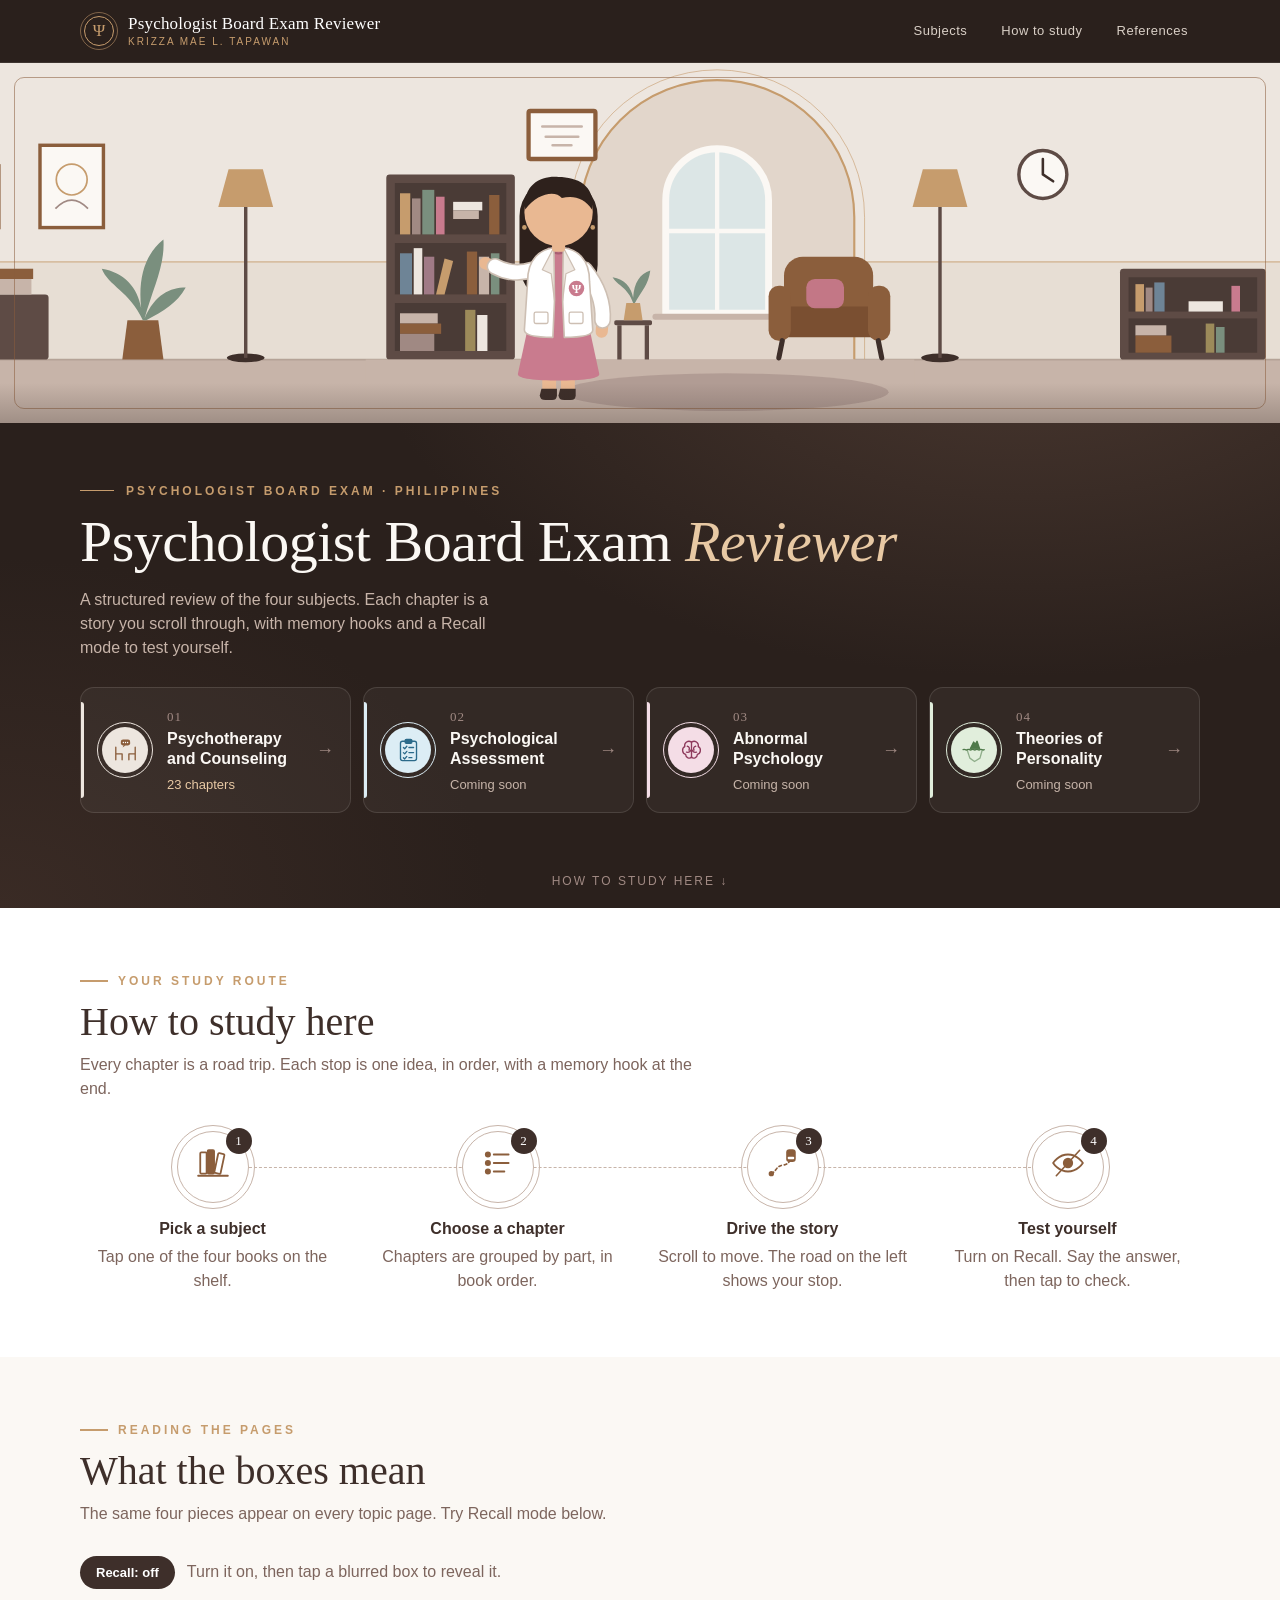
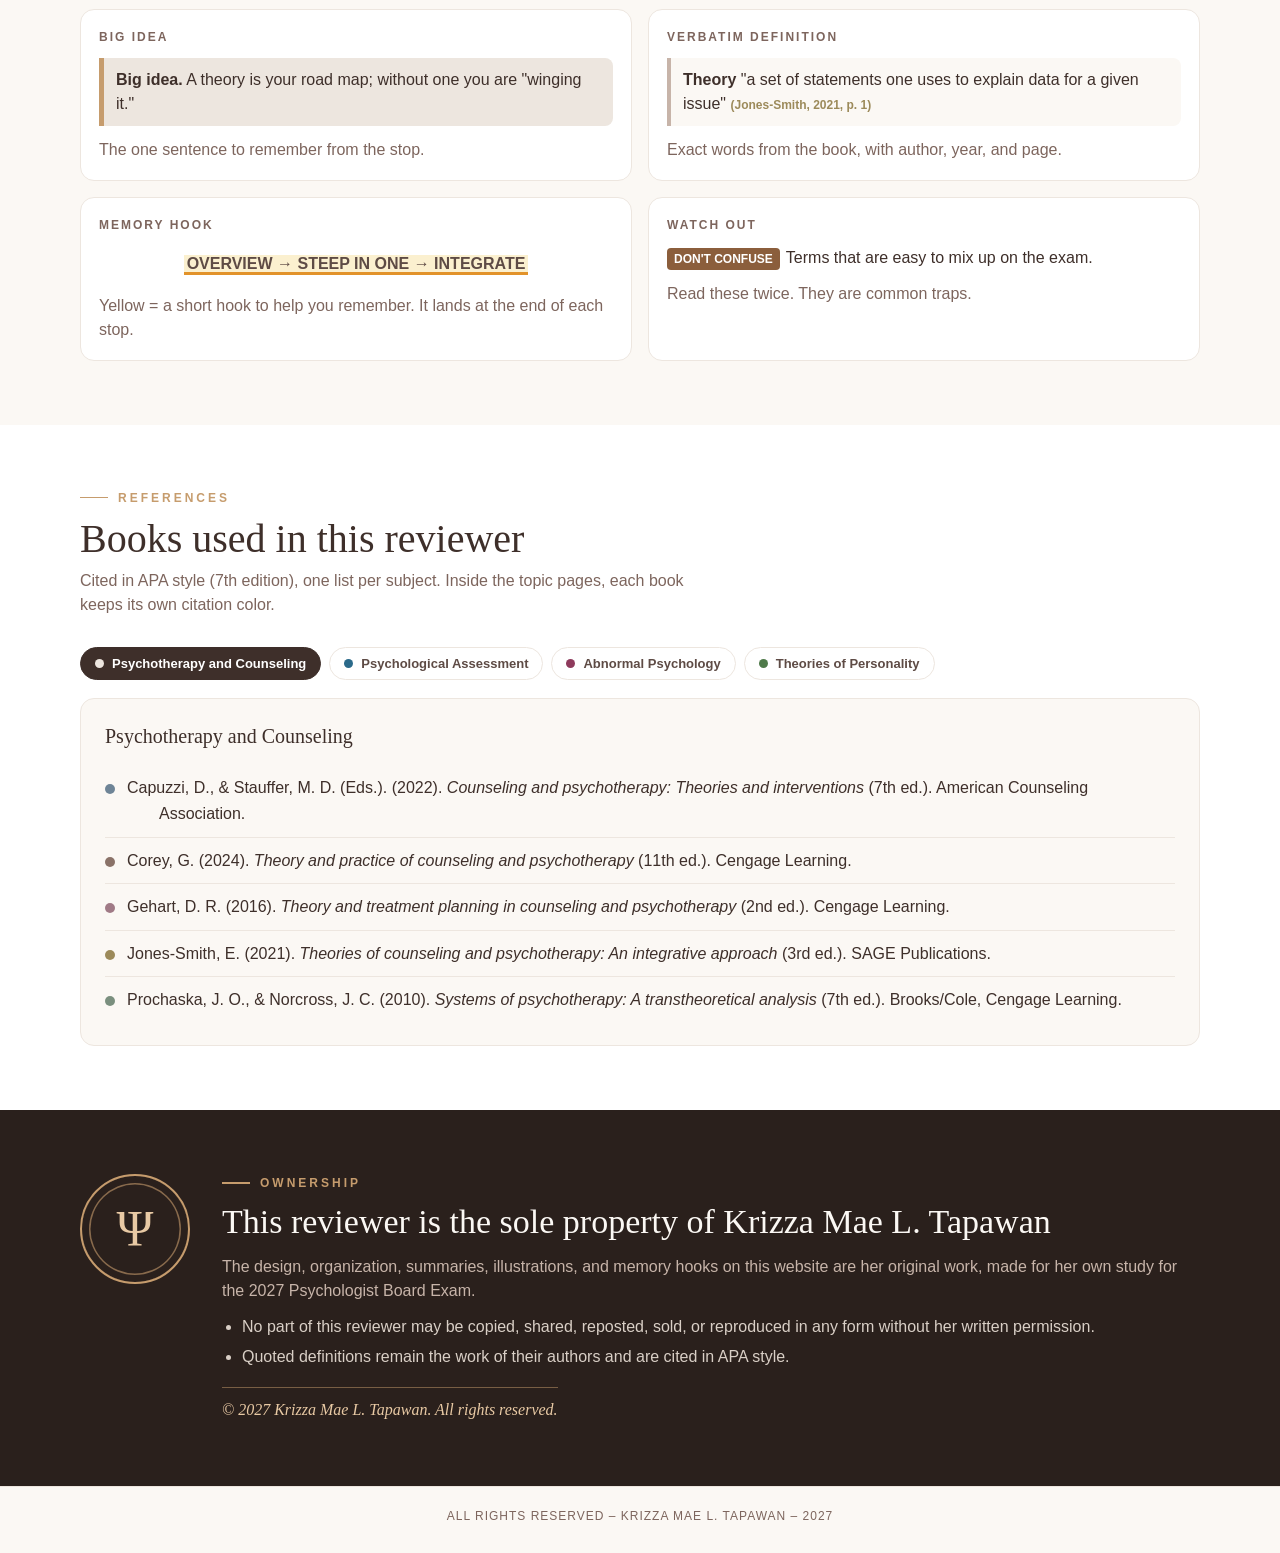
==== commit c60cc739: "First Force pages (Part 1, 5A, 5B, 6) in pink with new visuals; left section menu and part tabs; new" ====
--- a/index.html
+++ b/index.html
@@ -6,17 +6,17 @@
 <meta name="robots" content="noindex, nofollow, noarchive, nosnippet, noimageindex, notranslate"><meta name="googlebot" content="noindex, nofollow"><meta name="bingbot" content="noindex, nofollow"><meta name="referrer" content="no-referrer">
 <meta name="theme-color" content="#3E2F2A">
 <meta name="apple-mobile-web-app-capable" content="yes">
-<meta name="apple-mobile-web-app-title" content="Reviewer 2027">
+<meta name="apple-mobile-web-app-title" content="PBE Reviewer">
 <link rel="manifest" href="manifest.webmanifest">
 <link rel="icon" href="assets/icon.svg" type="image/svg+xml">
 <link rel="apple-touch-icon" href="assets/icon-180.png">
-<title>Board Exam 2027 Reviewer</title>
+<title>Psychologist Board Exam Reviewer</title>
 <link rel="stylesheet" href="assets/style.css">
 </head>
 <body>
 
 <header class="topbar">
-  <a class="brand" href="index.html"><span class="psi">Ψ</span><span class="bt">Board Exam 2027<small>KRIZZA MAE L. TAPAWAN</small></span></a>
+  <a class="brand" href="index.html"><span class="psi">Ψ</span><span class="bt">Psychologist Board Exam Reviewer<small>KRIZZA MAE L. TAPAWAN</small></span></a>
   <span class="sp"></span>
   <a class="tlink" href="#subjects">Subjects</a>
   <a class="tlink hide-s" href="#how">How to study</a>
@@ -124,7 +124,7 @@
     <div class="head">
       <div>
         <div class="kicker">PSYCHOLOGIST BOARD EXAM · PHILIPPINES</div>
-        <h1>Board Exam 2027 <em>Reviewer</em></h1>
+        <h1>Psychologist Board Exam <em>Reviewer</em></h1>
       </div>
       <p class="lead-h">A structured review of the four subjects. Each chapter is a story you scroll through, with memory hooks and a Recall mode to test yourself.</p>
     </div>
--- a/assets/style.css
+++ b/assets/style.css
@@ -2,6 +2,7 @@
 :root{
   --espresso:#3E2F2A;--taupe-dk:#5E4B45;--cocoa:#8B5E3C;--mocha:#7D655D;--caramel:#C69C6D;
   --taupe:#A08983;--latte:#C7B4A9;--cream:#EDE6DF;--road:#D9CFC6;--bg:#FBF8F4;
+  --tint:#F4ECE4;--tint2:#EDE2D8;--neutral:#6B6461;
   --hook:#FBF0CF;--hook-line:#E2932A;--hook-text:#5E4B45;
   --ink:#2A201C;--ink2:#342823;
   --serif:Georgia,"Times New Roman",serif;
@@ -228,3 +229,6 @@
 .subj-hero .ic{outline:1.5px solid rgba(255,255,255,.45);outline-offset:7px}
 .rstep .dot{outline:1px solid var(--latte);outline-offset:5px}
 @media (prefers-reduced-motion:reduce){*,*:before,*:after{animation:none!important;transition:none!important}html{scroll-behavior:auto}}
+
+.part .phead h2 a{text-decoration:none;color:inherit;border-bottom:1.5px solid var(--pl)}
+.part .phead h2 a:hover{border-bottom-color:var(--pc)}
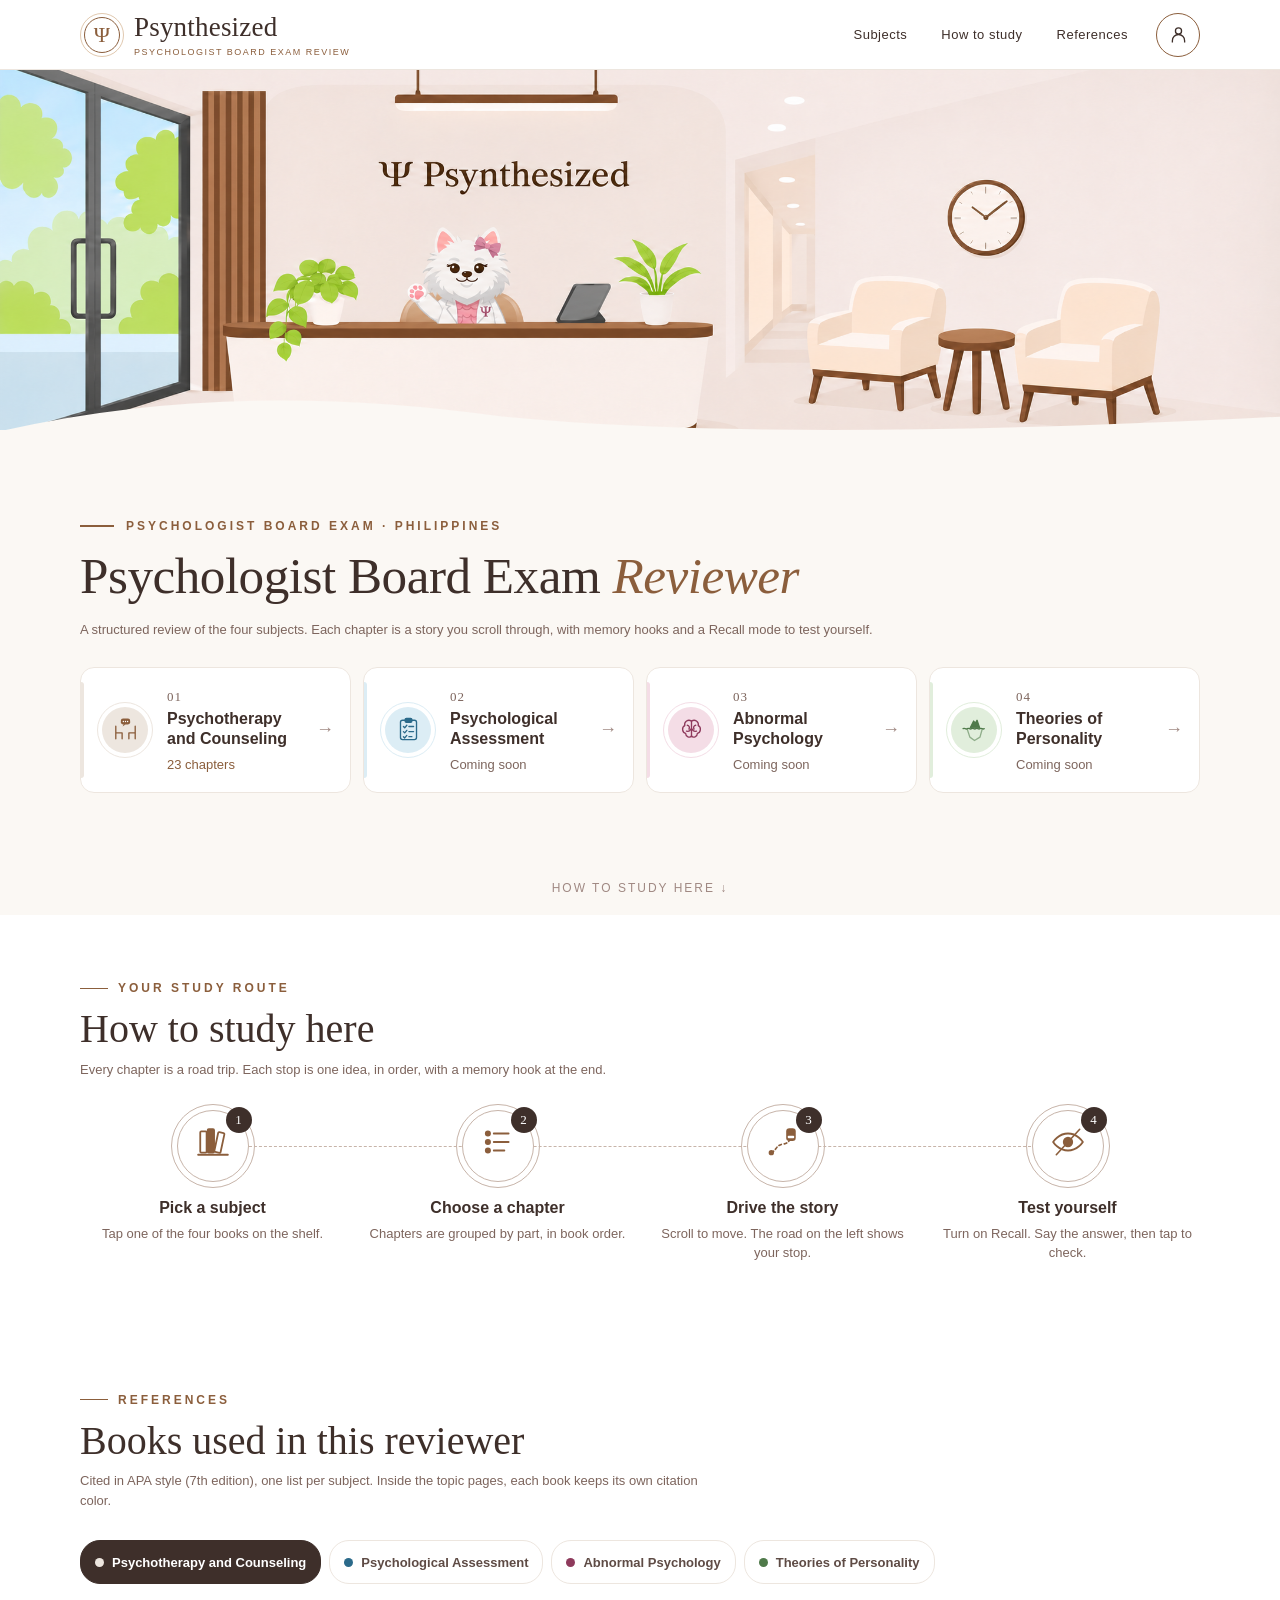
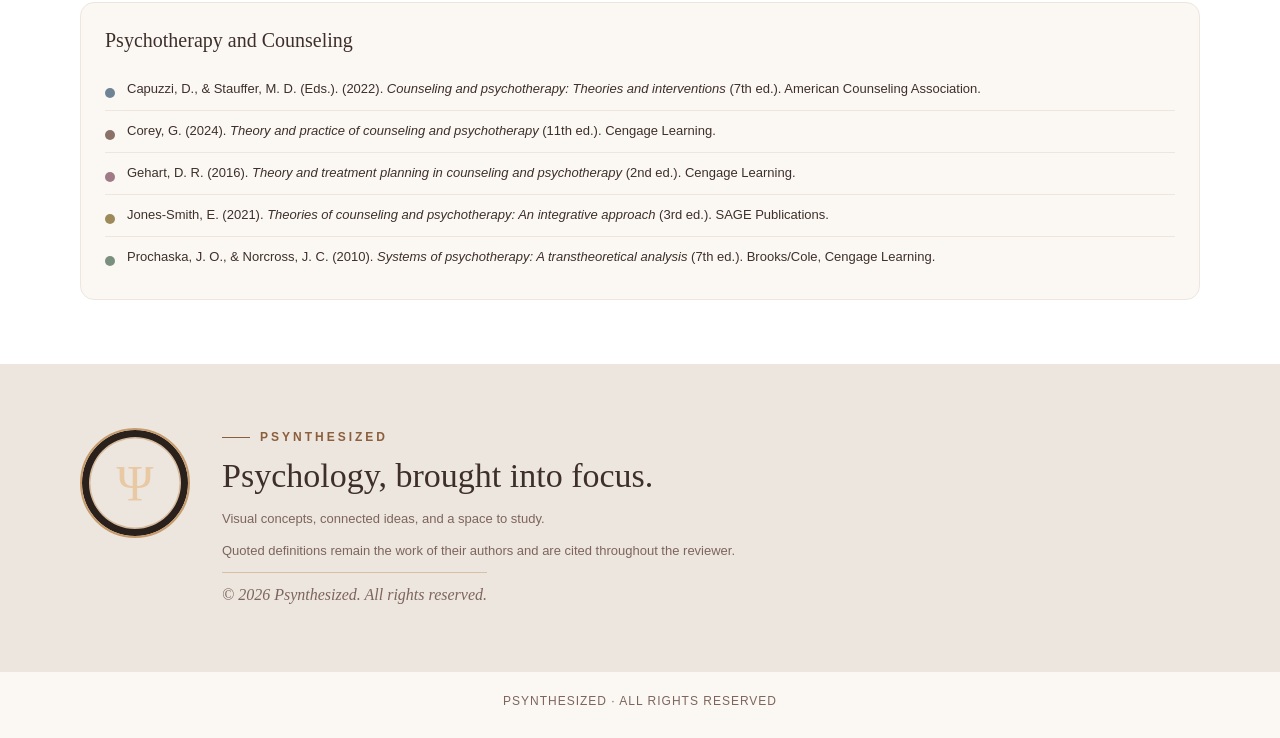
==== commit 4633bd88: "Refresh Psynthesized homepage with Astrid reception and accessible mobile navigation" ====
--- a/index.html
+++ b/index.html
@@ -6,120 +6,359 @@
 <meta name="robots" content="noindex, nofollow, noarchive, nosnippet, noimageindex, notranslate"><meta name="googlebot" content="noindex, nofollow"><meta name="bingbot" content="noindex, nofollow"><meta name="referrer" content="no-referrer">
 <meta name="theme-color" content="#3E2F2A">
 <meta name="apple-mobile-web-app-capable" content="yes">
-<meta name="apple-mobile-web-app-title" content="PBE Reviewer">
+<meta name="mobile-web-app-capable" content="yes">
+<meta name="apple-mobile-web-app-title" content="Psynthesized">
+
+
+
+<title>Psychologist Board Exam Reviewer | Psynthesized</title>
+<style>
+/* ===== Board Exam 2027 Reviewer: shared design ===== */
+:root{
+  --espresso:#3E2F2A;--taupe-dk:#5E4B45;--cocoa:#8B5E3C;--mocha:#7D655D;--caramel:#C69C6D;
+  --taupe:#A08983;--latte:#C7B4A9;--cream:#EDE6DF;--road:#D9CFC6;--bg:#FBF8F4;
+  --tint:#F4ECE4;--tint2:#EDE2D8;--neutral:#6B6461;
+  --hook:#FBF0CF;--hook-line:#E2932A;--hook-text:#5E4B45;
+  --ink:#2A201C;--ink2:#342823;
+  --serif:Georgia,"Times New Roman",serif;
+  --wrap:1120px;  /* ONE content width for every section on every page */
+  --gutter:24px;  /* space at the left and right edges */
+  --box:min(var(--wrap), 100% - 2 * var(--gutter));
+  --fs:16px;      /* every paragraph, list, definition and reference */
+  --fs-sm:13px;   /* chapter counts, buttons, small notes */
+  --fs-label:12px; /* ALL-CAPS labels, citations, footer */
+}
+*{box-sizing:border-box}
+html{scroll-behavior:smooth}
+body{margin:0;background:var(--bg);color:var(--espresso);font-family:Arial,Helvetica,sans-serif;font-size:16px;line-height:1.5;-webkit-text-size-adjust:100%}
+a{color:inherit}
+svg{max-width:100%}
+
+/* ---------- top bar ---------- */
+.topbar{position:sticky;top:0;z-index:30;display:flex;align-items:center;gap:10px;padding:12px max(var(--gutter), (100% - var(--wrap)) / 2);background:var(--ink);color:#fff;border-bottom:1px solid rgba(237,230,223,.1)}
+.brand{display:flex;align-items:center;gap:10px;text-decoration:none;font-family:var(--serif);font-size:17px;letter-spacing:.2px}
+.brand .psi{display:inline-grid;place-items:center;width:30px;height:30px;border-radius:50%;border:1.5px solid var(--caramel);color:var(--caramel);font-size:17px}
+.topbar .sp{flex:1}
+.topbar .tlink{color:#D9CFC6;text-decoration:none;font-size:var(--fs-sm);letter-spacing:.5px;padding:7px 12px;border-radius:16px}
+.topbar .tlink:hover{color:#fff;background:rgba(255,255,255,.07)}
+.menu-btn{display:none;border:1px solid rgba(237,230,223,.3);border-radius:16px;padding:6px 12px;font:bold 13px Arial,Helvetica,sans-serif;background:none;color:#EDE6DF;cursor:pointer}
+
+/* ---------- HOME: full-screen hero ---------- */
+.hero{position:relative;min-height:calc(100svh - 55px);display:flex;flex-direction:column;justify-content:center;overflow:hidden;color:#EDE6DF;
+  background:radial-gradient(1100px 600px at 80% 30%,#4A3830 0%,transparent 60%),radial-gradient(700px 500px at 0% 100%,#3A2B25 0%,transparent 70%),var(--ink)}
+.cover{position:relative;flex:none;height:clamp(230px,40vh,440px);overflow:hidden;background:#EDE6DF}
+.cover svg{display:block;width:100%;height:100%;max-width:none}
+.cover:after{content:"";position:absolute;inset:14px;border:1px solid rgba(139,94,60,.55);border-radius:10px;pointer-events:none}
+.cover:before{content:"";position:absolute;left:0;right:0;bottom:0;height:40px;background:linear-gradient(transparent,rgba(42,32,28,.25));pointer-events:none;z-index:1}
+.hero-in{position:relative;z-index:1;flex:1;display:flex;flex-direction:column;justify-content:center;gap:clamp(16px,3vh,28px);width:var(--box);margin:0 auto;padding:clamp(20px,4vh,40px) 0}
+.head{display:flex;align-items:flex-end;justify-content:space-between;gap:16px 40px;flex-wrap:wrap}
+.kicker{display:flex;align-items:center;gap:12px;font-size:var(--fs-label);letter-spacing:3px;font-weight:bold;color:var(--caramel)}
+.kicker:before{content:"";width:34px;height:1.5px;background:var(--caramel)}
+.hero h1{font-family:var(--serif);font-weight:normal;font-size:clamp(34px,min(4.6vw,7vh),58px);line-height:1.05;margin:12px 0 0;color:#FBF8F4;letter-spacing:-.5px}
+.hero h1 em{font-style:italic;color:#E8C9A4}
+.hero .lead-h{max-width:440px;margin:0;font-size:var(--fs);color:#C7B4A9}
+
+.cards{display:grid;grid-template-columns:repeat(4,1fr);gap:12px}
+.card{position:relative;display:flex;align-items:center;gap:14px;padding:clamp(12px,2vh,16px) 16px;text-decoration:none;color:#FBF8F4;
+  background:rgba(251,248,244,.045);border:1px solid rgba(237,230,223,.13);border-radius:14px;overflow:hidden;
+  transition:background .25s,border-color .25s,transform .25s;animation:up .6s ease both;animation-delay:calc(var(--i)*.08s + .1s)}
+.card:before{content:"";position:absolute;left:0;top:14px;bottom:14px;width:3px;border-radius:0 3px 3px 0;background:var(--l)}
+.card:hover,.card:focus-visible{background:rgba(251,248,244,.09);border-color:var(--l);transform:translateY(-2px)}
+.card:focus-visible{outline:2px solid var(--hook-line);outline-offset:3px}
+.card .ic{flex:none;width:46px;height:46px;margin:5px;border-radius:50%;background:var(--l);color:var(--c);display:grid;place-items:center;outline:1px solid var(--l);outline-offset:4px}
+.card .ic svg{width:27px;height:27px}
+.card .tx{flex:1;min-width:0}
+.card .no{font-family:var(--serif);font-size:var(--fs-sm);color:#A08983;letter-spacing:1px}
+.card .nm{display:block;font-weight:bold;font-size:var(--fs);line-height:1.25;margin:1px 0 3px}
+.card .mt{font-size:var(--fs-sm);color:#C7B4A9}
+.card .mt.go{color:#E8C9A4}
+.card .ar{flex:none;color:#A08983;font-size:18px;transition:transform .25s,color .25s}
+.card:hover .ar{transform:translateX(4px);color:var(--l)}
+@keyframes up{from{opacity:0;transform:translateY(14px)}to{opacity:1;transform:none}}
+
+.hero .cue{position:relative;z-index:1;display:block;text-align:center;padding:0 0 18px;font-size:var(--fs-label);letter-spacing:2px;color:#A08983;text-decoration:none}
+.hero .cue:hover{color:#E8C9A4}
+
+/* ---------- HOME: lower sections ---------- */
+.band-sec{padding:64px 0}
+.band-sec.alt{background:#fff}
+.wrap{width:var(--box);margin:0 auto}
+.eyebrow{display:flex;align-items:center;gap:10px;font-size:var(--fs-label);font-weight:bold;letter-spacing:3px;color:var(--caramel)}
+.eyebrow:before{content:"";width:28px;height:1.5px;background:var(--caramel)}
+.band-sec h2{font-family:var(--serif);font-weight:normal;font-size:clamp(28px,4vw,40px);line-height:1.12;margin:10px 0 8px;color:var(--espresso)}
+.lead{color:var(--mocha);margin:0 0 30px;max-width:620px}
+.road{position:relative;display:grid;grid-template-columns:repeat(4,1fr);gap:20px;counter-reset:st}
+.road:before{content:"";position:absolute;left:12%;right:12%;top:36px;border-top:1.5px dashed var(--latte)}
+.rstep{position:relative;text-align:center;padding:0 4px}
+.rstep .dot{position:relative;z-index:1;width:72px;height:72px;margin:0 auto 14px;border-radius:50%;background:#fff;border:1.5px solid var(--latte);display:grid;place-items:center;color:var(--cocoa)}
+.rstep .dot svg{width:34px;height:34px}
+.rstep .dot b{position:absolute;top:-4px;right:-4px;width:26px;height:26px;border-radius:50%;background:var(--espresso);color:#fff;font:normal 13px/26px var(--serif);text-align:center}
+.rstep h3{margin:0 0 4px;font-size:16px;color:var(--espresso)}
+.rstep p{margin:0;font-size:var(--fs);color:var(--mocha)}
+
+.legend{display:grid;grid-template-columns:repeat(2,1fr);gap:16px}
+.lcard{background:#fff;border:1px solid var(--cream);border-radius:14px;padding:18px}
+.band-sec.alt .lcard{background:var(--bg)}
+.lcard .lh{font-size:var(--fs-label);font-weight:bold;letter-spacing:2px;color:var(--mocha);margin-bottom:12px}
+.lcard .lp{font-size:var(--fs);color:var(--mocha);margin:12px 0 0}
+.recall-demo{display:flex;flex-wrap:wrap;align-items:center;gap:12px;margin:0 0 20px}
+.pill-btn{border:0;border-radius:18px;padding:9px 16px;font:bold 13px Arial,Helvetica,sans-serif;background:var(--espresso);color:#fff;cursor:pointer}
+.pill-btn.on{background:var(--hook);color:var(--espresso);box-shadow:0 0 0 2px var(--hook-line)}
+.recall-demo span{font-size:var(--fs);color:var(--mocha)}
+
+/* references */
+.ref-tabs{display:flex;flex-wrap:wrap;gap:8px;margin-bottom:18px}
+.ref-tabs button{display:flex;align-items:center;gap:8px;border:1px solid var(--cream);background:#fff;border-radius:20px;padding:8px 14px;font:bold 13px Arial,Helvetica,sans-serif;color:var(--taupe-dk);cursor:pointer}
+.ref-tabs button i{width:9px;height:9px;border-radius:50%;background:var(--c)}
+.ref-tabs button[aria-selected=true]{background:var(--d);border-color:var(--d);color:#fff}
+.ref-tabs button[aria-selected=true] i{background:var(--l)}
+.ref-list{background:var(--bg);border:1px solid var(--cream);border-radius:14px;padding:22px 24px}
+.ref-list h3{font-family:var(--serif);font-weight:normal;font-size:20px;margin:0 0 14px;color:var(--d)}
+.ref-list ol{list-style:none;margin:0;padding:0}
+.ref-list li{position:relative;padding:10px 0 10px 22px;border-top:1px solid var(--cream);font-size:var(--fs);line-height:1.6}
+.ref-list li:first-child{border-top:0}
+.ref-list li .t{display:block;padding-left:2em;text-indent:-2em}
+.ref-list li:before{content:"";position:absolute;left:0;top:19px;width:10px;height:10px;border-radius:50%;background:var(--bc)}
+.ref-list .none{color:var(--mocha);font-size:var(--fs);margin:0}
+
+/* ownership */
+.own{background:var(--ink);color:#EDE6DF;padding:64px 0}
+.own-in{width:var(--box);margin:0 auto;display:flex;gap:32px;align-items:flex-start}
+.seal{flex:none;width:110px;height:110px;border-radius:50%;border:2px solid var(--caramel);display:grid;place-items:center;box-shadow:inset 0 0 0 7px var(--ink),inset 0 0 0 8.5px rgba(198,156,109,.6)}
+.seal span{font-family:var(--serif);font-size:50px;color:#E8C9A4}
+.own h2{font-family:var(--serif);font-weight:normal;font-size:clamp(24px,3.4vw,34px);line-height:1.2;margin:10px 0 12px;color:#FBF8F4}
+.own p{color:#C7B4A9;margin:0 0 12px}
+.own ul{margin:0 0 18px;padding-left:20px;color:#D9CFC6}.own li{margin:6px 0}
+.own-sign{display:inline-block;font-family:var(--serif);font-style:italic;color:#E8C9A4;border-top:1px solid rgba(198,156,109,.5);padding-top:10px}
+
+/* shared reviewer pieces (same as topic pages) */
+.big{background:var(--cream);border-left:5px solid var(--caramel);padding:10px 12px;border-radius:0 8px 8px 0}
+.dq{background:#fff;border-left:4px solid var(--latte);border-radius:0 8px 8px 0;padding:10px 12px;font-size:var(--fs);transition:filter .3s}
+.band-sec:not(.alt) .dq{background:var(--bg)}
+.ci{font-size:var(--fs-label);font-weight:bold;white-space:nowrap}
+mark{background:var(--hook);border-bottom:3px solid var(--hook-line);color:var(--hook-text);padding:0 3px;transition:filter .3s}
+.trap{display:inline-block;background:var(--cocoa);color:#fff;border-radius:4px;padding:2px 7px;font-size:var(--fs-label);font-weight:bold;margin-right:6px}
+.recall-on .dq:not(.shown),.recall-on mark:not(.shown){filter:blur(6px);cursor:pointer}
+
+/* ---------- SUBJECT page ---------- */
+.layout{display:flex;align-items:flex-start}
+.side{position:sticky;top:55px;flex:none;width:260px;height:calc(100vh - 55px);overflow:auto;padding:22px 14px;background:#fff;border-right:1px solid var(--cream)}
+.side .sh{font-size:var(--fs-label);letter-spacing:2px;font-weight:bold;color:var(--mocha);margin:6px 10px 10px}
+.side a{display:flex;align-items:center;gap:10px;padding:10px;border-radius:10px;text-decoration:none;font-size:var(--fs);font-weight:bold;color:var(--taupe-dk)}
+.side a:hover{background:var(--bg)}
+.side a.cur{background:var(--l);color:var(--d)}
+.side a i{flex:none;width:10px;height:10px;border-radius:50%;background:var(--c)}
+.side .home-l{margin-bottom:10px}
+.main{flex:1;min-width:0}
+.shade{display:none}
+
+.subj-hero{position:relative;overflow:hidden;background:var(--d);color:#fff;padding:52px 0 46px}
+.subj-hero:before{content:"";position:absolute;right:-120px;top:-120px;width:420px;height:420px;border-radius:50%;background:var(--c);opacity:.55}
+.subj-hero:after{content:"";position:absolute;right:120px;bottom:-160px;width:260px;height:260px;border-radius:50%;border:1.5px solid rgba(255,255,255,.18)}
+.subj-hero .wrap{position:relative;z-index:1;display:flex;align-items:center;gap:26px}
+.subj-hero .ic{flex:none;width:104px;height:104px;border-radius:50%;background:var(--l);color:var(--c);display:grid;place-items:center}
+.subj-hero .ic svg{width:58px;height:58px}
+.subj-hero .k{font-size:var(--fs-label);letter-spacing:3px;font-weight:bold;opacity:.8}
+.subj-hero h1{font-family:var(--serif);font-weight:normal;margin:8px 0 12px;font-size:clamp(30px,5vw,48px);line-height:1.06}
+.subj-hero .stats{display:flex;flex-wrap:wrap;gap:8px}
+.subj-hero .stats span{border:1px solid rgba(255,255,255,.3);padding:3px 12px;border-radius:14px;font-size:var(--fs-sm)}
+
+.parts{width:var(--box);margin:0 auto;padding:34px 0 20px}
+.part{position:relative;padding-left:48px;margin-bottom:30px}
+.part:before{content:"";position:absolute;left:17px;top:40px;bottom:-34px;border-left:1.5px dashed var(--latte)}
+.part:last-child:before{display:none}
+.part .pdot{position:absolute;left:0;top:0;width:36px;height:36px;border-radius:50%;background:var(--pc);color:#fff;font:normal 15px var(--serif);display:grid;place-items:center;box-shadow:0 0 0 5px var(--pl)}
+.part .phead{display:flex;flex-wrap:wrap;align-items:baseline;gap:4px 12px;margin:2px 0 12px}
+.part .phead h2{margin:0;font-family:var(--serif);font-weight:normal;font-size:23px;color:var(--pc)}
+.part .phead span{font-size:var(--fs-sm);font-weight:bold;letter-spacing:.5px;color:var(--mocha)}
+.ch{display:flex;align-items:center;gap:14px;background:#fff;border:1px solid var(--cream);border-radius:12px;padding:12px 14px;margin:8px 0;text-decoration:none;color:var(--espresso)}
+a.ch{transition:all .2s}
+a.ch:hover{box-shadow:0 6px 18px rgba(62,47,42,.1);border-color:var(--pc)}
+.ch .cn{flex:none;width:38px;height:38px;border-radius:50%;background:var(--pl);color:var(--pc);font:normal 15px var(--serif);display:grid;place-items:center}
+.ch .ct{flex:1;font-weight:bold;font-size:var(--fs);line-height:1.3}
+.ch .cs{flex:none;font-size:var(--fs-label);font-weight:bold;padding:3px 10px;border-radius:10px;color:var(--latte)}
+.ch .cs.go{background:var(--hook);color:var(--hook-text);box-shadow:0 0 0 1.5px var(--hook-line)}
+.ch.soon .ct{color:var(--mocha);font-weight:normal}
+
+.empty{max-width:560px;margin:0 auto;padding:56px 20px;text-align:center;color:var(--mocha)}
+.empty .ebook{width:110px;margin:0 auto 16px}
+.empty h2{font-family:var(--serif);font-weight:normal;color:var(--d);margin:0 0 6px;font-size:28px}
+
+.pn{display:flex;gap:12px;width:var(--box);margin:10px auto 0;padding:0 0 34px}
+.pn a{flex:1;display:block;text-decoration:none;background:#fff;border:1px solid var(--cream);border-radius:12px;padding:12px 16px}
+.pn a:hover{border-color:var(--c)}
+.pn a small{display:block;font-size:var(--fs-label);font-weight:bold;letter-spacing:1.5px;color:var(--mocha)}
+.pn a b{font-family:var(--serif);font-weight:normal;font-size:17px;color:var(--d)}
+.pn .nx{text-align:right}
+
+footer.foot{text-align:center;font-size:var(--fs-label);letter-spacing:1px;color:var(--mocha);padding:20px 16px 28px;border-top:1px solid var(--cream)}
+
+/* ---------- smaller screens ---------- */
+@media (max-width:999px){
+  .side{position:fixed;left:0;top:0;bottom:0;height:auto;z-index:50;transform:translateX(-105%);transition:transform .25s;box-shadow:4px 0 20px rgba(0,0,0,.15)}
+  body.menu-open .side{transform:none}
+  body.menu-open .shade{display:block;position:fixed;inset:0;z-index:40;background:rgba(42,32,28,.4)}
+  .menu-btn{display:inline-block}
+}
+@media (max-width:1040px){
+  .cards{grid-template-columns:repeat(2,1fr)}
+}
+@media (max-width:600px){
+  .cards{grid-template-columns:1fr}
+  .cover{height:clamp(220px,34vh,300px)}
+  .cover:after{inset:10px}
+  .brand small{letter-spacing:1px}
+  .hide-xs{display:none}
+  .topbar{gap:6px}
+  .topbar .tlink{padding:7px 8px}
+}
+@media (max-width:760px){
+  .topbar{padding-top:10px;padding-bottom:10px}
+  .road{grid-template-columns:1fr;gap:18px}
+  .road:before{left:36px;right:auto;top:20px;bottom:20px;border-top:0;border-left:1.5px dashed var(--latte)}
+  .rstep{display:flex;gap:16px;text-align:left;align-items:center}
+  .rstep .dot{flex:none;margin:0}
+  .legend{grid-template-columns:1fr}
+  .subj-hero .wrap{flex-direction:column;align-items:flex-start;gap:16px}
+  .subj-hero .ic{width:76px;height:76px}.subj-hero .ic svg{width:42px;height:42px}
+  .topbar .tlink.hide-s{display:none}
+  .band-sec{padding:48px 0}
+  :root{--gutter:16px}
+  .own-in{flex-direction:column;gap:18px}.seal{width:80px;height:80px}.seal span{font-size:36px}
+  .ref-list{padding:16px}
+  .brand{font-size:15px}.brand .psi{width:26px;height:26px;font-size:15px}
+  .parts{padding:28px 0 16px}
+  .part{padding-left:36px}
+  .part:before{left:13px}
+  .part .pdot{width:28px;height:28px;font-size:13px;box-shadow:0 0 0 4px var(--pl)}
+  .ch{gap:10px;padding:10px 12px}
+  .ch .cn{width:32px;height:32px;font-size:14px}
+  .ch .cs{padding:2px 6px}
+}
+.brand,.topbar .tlink,.menu-btn{white-space:nowrap}
+/* name under the title in the header */
+.brand .bt{display:flex;flex-direction:column;line-height:1.15}
+.brand small{font-family:Arial,Helvetica,sans-serif;font-size:10px;letter-spacing:2px;color:var(--caramel);margin-top:2px}
+.brand .psi{outline:1px solid rgba(198,156,109,.55);outline-offset:3px;margin:4px}
+/* thin outer ring on icon circles */
+.subj-hero .ic{outline:1.5px solid rgba(255,255,255,.45);outline-offset:7px}
+.rstep .dot{outline:1px solid var(--latte);outline-offset:5px}
+@media (prefers-reduced-motion:reduce){*,*:before,*:after{animation:none!important;transition:none!important}html{scroll-behavior:auto}}
+
+.part .phead h2 a{text-decoration:none;color:inherit;border-bottom:1.5px solid var(--pl)}
+.part .phead h2 a:hover{border-bottom-color:var(--pc)}
+
+</style>
+<style>
+/* Only the new cover and signed-in header. Original page rules remain in style.css. */
+.cover img{width:100%;height:100%;display:block;object-fit:cover;object-position:center 58%}
+.subject-toggle{font-family:Arial,Helvetica,sans-serif;border:0;background:transparent;cursor:pointer}
+.subject-toggle[aria-expanded=true]{background:rgba(255,255,255,.08);color:#fff}
+.subject-pop{position:absolute;right:max(var(--gutter),calc((100% - var(--wrap))/2));top:calc(100% + 12px);width:330px;padding:12px;background:var(--bg);color:var(--espresso);border:1px solid var(--latte);border-radius:14px;box-shadow:0 12px 32px #2a201c24}
+.pop-head{display:flex;align-items:center;justify-content:space-between;padding:4px 8px 10px;font-family:var(--serif);font-size:21px}
+.subject-close{background:none;border:0;color:var(--mocha);font-size:25px;width:36px;height:36px;cursor:pointer;border-radius:50%}
+.subject-close:hover{background:var(--cream)}
+.subject-pop a{display:flex;align-items:center;justify-content:space-between;gap:16px;padding:14px 10px;text-decoration:none;border-top:1px solid var(--cream);font-size:14px;transition:background .25s}
+.subject-pop a:hover,.subject-pop a:focus-visible{background:var(--cream)}
+.subject-pop small{color:var(--mocha);font-size:11px;white-space:nowrap}
+.profile-menu{position:relative;margin-left:6px}
+.profile-menu summary{display:grid;place-items:center;width:36px;height:36px;border:1px solid var(--taupe);border-radius:50%;cursor:pointer;list-style:none;color:var(--cream)}
+.profile-menu summary::-webkit-details-marker{display:none}
+.profile-menu summary:hover,.profile-menu[open] summary{background:rgba(255,255,255,.08)}
+.profile-menu svg{width:21px;height:21px;fill:none;stroke:currentColor;stroke-width:1.5}
+.profile-pop{position:absolute;top:calc(100% + 18px);right:0;width:280px;padding:20px;border:1px solid var(--latte);background:var(--bg);color:var(--espresso);border-radius:14px;box-shadow:0 12px 32px #2a201c24;font-size:14px}
+.profile-pop p{color:var(--mocha);margin:8px 0 0;font-size:13px}
+button:focus-visible,summary:focus-visible{outline:2px solid var(--caramel);outline-offset:4px}
+@media(max-width:600px){.brand .bt{font-size:16px}.brand small{display:none}.subject-pop{left:12px;right:12px;width:auto}.topbar .tlink{font-size:12px;padding:8px}.cover img{object-position:42% center}.profile-pop{width:260px}}
+/* Light surfaces; original layout and component dimensions are preserved. */
+.topbar{background:#fff;color:var(--espresso);border-bottom:1px solid var(--cream)}
+.topbar .tlink{color:var(--mocha)}
+.topbar .tlink:hover,.subject-toggle[aria-expanded=true]{color:var(--espresso);background:var(--cream)}
+.profile-menu summary{color:var(--espresso)}
+.profile-menu summary:hover,.profile-menu[open] summary{background:var(--cream)}
+.hero{background:var(--bg);color:var(--espresso)}
+.hero h1{color:var(--espresso)}
+.hero h1 em{color:var(--cocoa)}
+.hero .lead-h{color:var(--mocha)}
+.card{background:#fff;border-color:var(--cream);color:var(--espresso)}
+.card:hover,.card:focus-visible{background:var(--tint);border-color:var(--c)}
+.card .mt{color:var(--mocha)}
+.card .mt.go{color:var(--cocoa)}
+.card:hover .ar{color:var(--c)}
+.cover:before{display:none}
+.cover:after{inset:auto 0 -1px;height:35px;border:0;border-radius:0;background:var(--bg);clip-path:path('M 0 35 Q 230 -18 500 20 Q 850 55 1600 0 L 2600 35 Z')}
+.own{background:var(--cream);color:var(--espresso)}
+.own h2{color:var(--espresso)}
+.own p,.own .own-sign{color:var(--mocha)}
+.foot{background:var(--bg);color:var(--mocha)}
+/* Avoid stretching the original viewport-sized hero in tall preview windows. */
+.hero{min-height:min(845px,calc(100svh - 55px))}
+.cover{height:clamp(230px,40vh,440px)}
+/* Keep the complete title and description together at every window width. */
+.head{display:grid;grid-template-columns:minmax(0,1fr);gap:16px;align-items:start}
+.head>div{min-width:0}
+.hero h1{max-width:100%;font-size:clamp(30px,4vw,58px);line-height:1.12;overflow-wrap:break-word;text-wrap:balance}
+.hero .lead-h{width:100%;max-width:none;overflow-wrap:break-word;text-wrap:pretty}
+.topbar{flex-wrap:wrap}
+.brand{min-width:0;max-width:100%}
+.brand .bt{white-space:normal}
+.subject-pop a>span{min-width:0;overflow-wrap:break-word}
+@media(max-width:600px){.hero h1{font-size:clamp(30px,8vw,38px)}.hero-in{padding:28px 0}.topbar .brand{flex:1}.topbar>.sp{display:none}.brand .bt{font-size:15px}.topbar{gap:6px}.subject-pop small{white-space:normal;text-align:right;max-width:90px}}
+/* Cocoa accents from the existing Psychotherapy and Counseling subject. */
+.brand .bt{font-size:27px;line-height:1.12}
+.brand small{font-size:9px;letter-spacing:1.5px;color:var(--cocoa);margin-top:5px}
+.brand .psi{width:36px;height:36px;font-size:22px;border-color:var(--cocoa);color:var(--cocoa)}
+.kicker,.eyebrow{color:var(--cocoa)}
+.kicker:before,.eyebrow:before{background:var(--cocoa)}
+.topbar .tlink{color:var(--espresso)}
+.topbar .tlink:hover,.subject-toggle[aria-expanded=true]{background:var(--cream);color:var(--espresso)}
+.profile-menu summary{border-color:var(--cocoa)}
+.card .no{color:var(--mocha)}
+button:focus-visible,summary:focus-visible{outline-color:var(--cocoa)}
+@media(max-width:600px){.brand .bt{font-size:21px}.brand small{display:block;font-size:7px;letter-spacing:.5px;margin-top:3px}.brand .psi{width:30px;height:30px;font-size:19px}.profile-menu{margin-left:0}}
+@media(max-width:350px){.brand .bt{font-size:18px}.brand small{display:none}.topbar{padding-left:12px;padding-right:12px}}
+/* Keep navigation operable on touch, keyboard, and short landscape screens. */
+:root{--header-height:70px}
+#subjects,#how,#references{scroll-margin-top:calc(var(--header-height) + 16px)}
+.topbar .tlink{min-height:44px;display:inline-flex;align-items:center;justify-content:center}
+.profile-menu summary{width:44px;height:44px}
+.subject-close{width:44px;height:44px}
+.subject-pop,.profile-pop{max-height:calc(100dvh - var(--header-height) - 24px);overflow-y:auto;overscroll-behavior:contain}
+.subject-pop a{min-height:44px}
+.subject-pop a:focus-visible{outline:2px solid var(--cocoa);outline-offset:-2px;border-radius:6px}
+.mobile-section-links{display:none}
+.ref-tabs button{min-height:44px}
+.ref-list li,.ref-list .none{font-size:var(--fs-sm)}
+#refList:focus-visible{outline:2px solid var(--cocoa);outline-offset:4px}
+@media(max-width:760px){
+  .topbar .tlink.hide-s{display:none}
+  .mobile-section-links{display:flex;gap:8px;border-top:1px solid var(--latte);margin-top:8px;padding-top:8px}
+  .mobile-section-links a{flex:1;justify-content:center;border:0;font-size:13px}
+}
+
+/* Match homepage body copy to the existing small subject-status type. */
+.hero .lead-h,.band-sec .lead,.rstep p,.own p{font-size:var(--fs-sm)}
+
+</style>
 <link rel="manifest" href="manifest.webmanifest">
 <link rel="icon" href="assets/icon.svg" type="image/svg+xml">
 <link rel="apple-touch-icon" href="assets/icon-180.png">
-<title>Psychologist Board Exam Reviewer</title>
-<link rel="stylesheet" href="assets/style.css">
 </head>
 <body>
 
 <header class="topbar">
-  <a class="brand" href="index.html"><span class="psi">Ψ</span><span class="bt">Psychologist Board Exam Reviewer<small>KRIZZA MAE L. TAPAWAN</small></span></a>
+  <a class="brand" href="#"><span class="psi">Ψ</span><span class="bt">Psynthesized<small>PSYCHOLOGIST BOARD EXAM REVIEW</small></span></a>
   <span class="sp"></span>
-  <a class="tlink" href="#subjects">Subjects</a>
+  <button class="tlink subject-toggle" type="button" aria-expanded="false" aria-controls="subject-menu">Subjects</button>
   <a class="tlink hide-s" href="#how">How to study</a>
   <a class="tlink hide-s" href="#references">References</a>
+<details class="profile-menu"><summary aria-label="Open profile menu"><svg viewBox="0 0 24 24" aria-hidden="true"><circle cx="12" cy="8" r="3.5"/><path d="M5 21v-2a7 7 0 0 1 14 0v2"/></svg></summary><div class="profile-pop"><strong>Your study account</strong><p>Profile, notes, and bookmarks will be connected in the account build.</p></div></details>
+<nav id="subject-menu" class="subject-pop" aria-label="Subjects" hidden><div class="pop-head"><strong>Subjects</strong><button type="button" aria-label="Close subjects" class="subject-close">×</button></div><div id="subject-links"></div><div class="mobile-section-links"><a href="#how">How to study</a><a href="#references">References</a></div></nav>
 </header>
 
 <!-- ===== FULL-SCREEN HERO ===== -->
 <section class="hero" id="subjects">
-  <div class="cover" aria-hidden="true">
-    <svg viewBox="0 0 2000 420" preserveAspectRatio="xMidYMax slice">
-      <rect width="2000" height="420" fill="#EDE6DF"/>
-      <rect y="232" width="2000" height="114" fill="#E7DED4"/>
-      <path d="M0 232 H2000" stroke="#C69C6D" stroke-width="1.5" opacity=".7"/>
-      <rect y="346" width="2000" height="74" fill="#C7B4A9"/>
-      <path d="M0 346 H2000" stroke="#B5A397" stroke-width="2"/>
-      <!-- left of the room -->
-      <rect x="300" y="96" width="74" height="96" fill="#FBF8F4" stroke="#8B5E3C" stroke-width="4"/>
-      <circle cx="337" cy="136" r="18" fill="none" stroke="#C69C6D" stroke-width="2"/><path d="M318 170 Q337 150 356 170" fill="none" stroke="#A08983" stroke-width="2"/>
-      <rect x="196" y="120" width="56" height="72" fill="#FBF8F4" stroke="#8B5E3C" stroke-width="4"/>
-      <path d="M210 176 L224 146 L238 176" fill="none" stroke="#7A8F7E" stroke-width="2"/>
-      <rect x="120" y="270" width="190" height="76" rx="4" fill="#5E4B45"/><path d="M215 278 V338" stroke="#4A3B36" stroke-width="3"/><circle cx="205" cy="308" r="3" fill="#C69C6D"/><circle cx="225" cy="308" r="3" fill="#C69C6D"/>
-      <path d="M150 270 l-6 -34 h28 l-6 34 Z" fill="#C69C6D"/><path d="M158 236 C150 214 140 210 134 200 M158 236 C160 214 168 206 178 202" fill="none" stroke="#7A8F7E" stroke-width="3" stroke-linecap="round"/>
-      <rect x="250" y="252" width="40" height="18" fill="#C7B4A9"/><rect x="246" y="240" width="46" height="12" fill="#8B5E3C"/>
-      <path d="M396 346 L444 346 L438 300 L402 300 Z" fill="#8B5E3C"/>
-      <path d="M420 300 C404 266 380 260 372 240 C398 244 414 262 418 286 C414 248 424 222 444 206 C446 236 432 262 422 298 C434 270 452 262 470 262 C460 280 444 290 424 300" fill="#7A8F7E"/>
-      <ellipse cx="540" cy="344" rx="22" ry="5" fill="#3E2F2A"/><path d="M540 344 V168" stroke="#5E4B45" stroke-width="4"/><path d="M508 168 H572 L560 124 H520 Z" fill="#C69C6D"/>
-      <!-- right of the room -->
-      <ellipse cx="1350" cy="344" rx="22" ry="5" fill="#3E2F2A"/><path d="M1350 344 V168" stroke="#5E4B45" stroke-width="4"/><path d="M1318 168 H1382 L1370 124 H1330 Z" fill="#C69C6D"/>
-      <circle cx="1470" cy="130" r="28" fill="#FBF8F4" stroke="#5E4B45" stroke-width="4"/><path d="M1470 130 V112 M1470 130 L1482 138" stroke="#3E2F2A" stroke-width="3" stroke-linecap="round"/>
-      <rect x="1560" y="240" width="170" height="106" rx="4" fill="#5E4B45"/><rect x="1570" y="250" width="150" height="40" fill="#4A3B36"/><rect x="1570" y="298" width="150" height="40" fill="#4A3B36"/>
-      <rect x="1578" y="258" width="10" height="32" fill="#C69C6D"/><rect x="1590" y="262" width="8" height="28" fill="#A08983"/><rect x="1600" y="256" width="12" height="34" fill="#6E8496"/><rect x="1640" y="278" width="40" height="12" fill="#EDE6DF"/><rect x="1690" y="260" width="10" height="30" fill="#C97B8E"/>
-      <rect x="1578" y="306" width="36" height="12" fill="#C7B4A9"/><rect x="1578" y="318" width="42" height="20" fill="#8B5E3C"/><rect x="1660" y="304" width="10" height="34" fill="#9C8A5A"/><rect x="1672" y="308" width="10" height="30" fill="#7A8F7E"/>
-      <rect x="1760" y="80" width="96" height="120" fill="#FBF8F4" stroke="#8B5E3C" stroke-width="4"/><path d="M1776 180 C1790 130 1820 170 1840 110" fill="none" stroke="#C69C6D" stroke-width="2.5"/>
-      <path d="M1818 346 L1866 346 L1860 300 L1824 300 Z" fill="#8B5E3C"/>
-      <path d="M1842 300 C1826 266 1802 260 1794 240 C1820 244 1836 262 1840 286 C1836 248 1846 222 1866 206 C1868 236 1854 262 1844 298" fill="#7A8F7E"/>
-      <!-- the room: arched alcove with a double thin line -->
-      <g transform="translate(680 0)">
-        <path d="M250 346 V180 A160 160 0 0 1 570 180 V346 Z" fill="#E2D6CB"/>
-        <path d="M250 346 V180 A160 160 0 0 1 570 180 V346" fill="none" stroke="#C69C6D" stroke-width="2.5"/>
-        <path d="M238 346 V180 A172 172 0 0 1 582 180 V346" fill="none" stroke="#C69C6D" stroke-width="1" opacity=".7"/>
-            <!-- window -->
-            <path d="M350 292 V160 A60 60 0 0 1 470 160 V292 Z" fill="#DCE6E6"/>
-            <path d="M350 292 V160 A60 60 0 0 1 470 160 V292 Z" fill="none" stroke="#FBF8F4" stroke-width="8"/>
-            <path d="M410 100 V292 M350 196 H470" stroke="#FBF8F4" stroke-width="5"/>
-            <path d="M338 296 H482" stroke="#C7B4A9" stroke-width="7" stroke-linecap="round"/>
-            <!-- framed certificate -->
-            <rect x="190" y="56" width="78" height="56" rx="2" fill="#FBF8F4" stroke="#8B5E3C" stroke-width="5"/>
-            <path d="M206 74 H252 M210 86 H248 M218 96 H240" stroke="#C7B4A9" stroke-width="3" stroke-linecap="round"/>
-            <!-- bookshelf -->
-            <g transform="translate(-16 -84)">
-              <rect x="40" y="214" width="150" height="216" rx="4" fill="#5E4B45"/>
-              <rect x="50" y="224" width="130" height="60" fill="#4A3B36"/><rect x="50" y="294" width="130" height="60" fill="#4A3B36"/><rect x="50" y="364" width="130" height="56" fill="#4A3B36"/>
-              <rect x="56" y="236" width="12" height="48" fill="#C69C6D"/><rect x="70" y="242" width="10" height="42" fill="#A08983"/><rect x="82" y="232" width="14" height="52" fill="#7A8F7E"/><rect x="98" y="240" width="10" height="44" fill="#C97B8E"/><rect x="118" y="246" width="34" height="10" fill="#EDE6DF"/><rect x="118" y="256" width="30" height="10" fill="#C7B4A9"/><rect x="160" y="238" width="12" height="46" fill="#8B5E3C"/>
-              <rect x="56" y="306" width="14" height="48" fill="#6E8496"/><rect x="72" y="300" width="10" height="54" fill="#EDE6DF"/><rect x="84" y="310" width="12" height="44" fill="#A07A86"/><path d="M98 354 L108 312 L118 315 L108 354Z" fill="#C69C6D"/><rect x="134" y="304" width="12" height="50" fill="#8B5E3C"/><rect x="148" y="310" width="12" height="44" fill="#C7B4A9"/><rect x="162" y="306" width="10" height="48" fill="#7A8F7E"/>
-              <rect x="56" y="376" width="44" height="12" fill="#C7B4A9"/><rect x="56" y="388" width="48" height="12" fill="#8B5E3C"/><rect x="56" y="400" width="40" height="20" fill="#A08983"/><rect x="132" y="372" width="12" height="48" fill="#9C8A5A"/><rect x="146" y="378" width="12" height="42" fill="#EDE6DF"/>
-            </g>
-            <!-- floor and rug -->
-            <rect x="0" y="346" width="640" height="74" fill="#C7B4A9"/>
-            <ellipse cx="420" cy="384" rx="190" ry="22" fill="#A08983" opacity=".55"/>
-            <!-- side table and plant -->
-            <g transform="translate(40 -88)">
-              <rect x="250" y="388" width="44" height="6" rx="2" fill="#5E4B45"/><path d="M256 394 V434 M288 394 V434" stroke="#5E4B45" stroke-width="5"/>
-              <path d="M261 388 h22 l-3 -20 h-16 Z" fill="#C69C6D"/>
-              <path d="M272 368 C266 350 254 348 248 338 C262 340 270 350 272 362 C273 344 280 334 292 330 C290 346 282 354 274 368" fill="#7A8F7E"/>
-            </g>
-            <!-- armchair -->
-            <g transform="translate(170 -100)">
-              <rect x="318" y="326" width="104" height="80" rx="22" fill="#8B5E3C"/>
-              <rect x="308" y="384" width="126" height="36" rx="12" fill="#7A4F31"/>
-              <rect x="300" y="360" width="26" height="64" rx="12" fill="#8B5E3C"/><rect x="416" y="360" width="26" height="64" rx="12" fill="#8B5E3C"/>
-              <path d="M316 424 l-4 20 M428 424 l4 20" stroke="#3E2F2A" stroke-width="6" stroke-linecap="round"/>
-              <rect x="344" y="352" width="44" height="34" rx="10" fill="#C97B8E" opacity=".9"/>
-            </g>
-          <!-- psychologist: white coat with Psi logo over a pink dress, reaching for a book -->
-          <g transform="translate(130 74) scale(.95)">
-            <rect x="80" y="230" width="17" height="100" fill="#E9B892"/><path d="M79 322 h19 v8 q0 6 -6 6 h-8 q-7 0 -7 -6 Z" fill="#3E2F2A"/>
-            <rect x="103" y="230" width="17" height="100" fill="#E9B892"/><path d="M102 322 h19 v8 q0 6 -6 6 h-8 q-7 0 -7 -6 Z" fill="#3E2F2A"/>
-            <rect x="52" y="64" width="96" height="152" rx="46" fill="#2E211C"/>
-            <path d="M22 172 L10 168" stroke="#E9B892" stroke-width="15" fill="none" stroke-linecap="round"/>
-            <path d="M68 176 Q44 184 22 172" stroke="#CDBFB3" stroke-width="21" fill="none" stroke-linecap="round"/>
-            <path d="M68 176 Q44 184 22 172" stroke="#FFFFFF" stroke-width="17" fill="none" stroke-linecap="round"/>
-            <path d="M154 238 L153 252" stroke="#E9B892" stroke-width="15" fill="none" stroke-linecap="round"/>
-            <path d="M132 176 Q156 206 154 238" stroke="#CDBFB3" stroke-width="21" fill="none" stroke-linecap="round"/>
-            <path d="M132 176 Q156 206 154 238" stroke="#FFFFFF" stroke-width="17" fill="none" stroke-linecap="round"/>
-            <path d="M63 244 L137 244 L150 304 C150 310 128 312 100 312 C72 312 50 310 50 304 Z" fill="#C97B8E"/>
-            <path d="M62 190 C62 160 80 148 100 148 C120 148 138 160 138 190 L140 252 L60 252 Z" fill="#C97B8E"/>
-            <path d="M88 150 Q100 162 112 150" stroke="#A85E72" stroke-width="2.5" fill="none" stroke-linecap="round"/>
-            <path d="M94 149 C78 151 62 162 62 190 L58 250 C58 257 72 259 93 259 L95 214 Z" fill="#FFFFFF" stroke="#CDBFB3" stroke-width="2" stroke-linejoin="round"/>
-            <path d="M106 149 C122 151 138 162 138 190 L142 250 C142 257 128 259 107 259 L105 214 Z" fill="#FFFFFF" stroke="#CDBFB3" stroke-width="2" stroke-linejoin="round"/>
-            <path d="M94 149 L80 176 L91 181 L95 214 Z" fill="#EFE8E1" stroke="#CDBFB3" stroke-width="1.5" stroke-linejoin="round"/>
-            <path d="M106 149 L120 176 L109 181 L105 214 Z" fill="#EFE8E1" stroke="#CDBFB3" stroke-width="1.5" stroke-linejoin="round"/>
-            <rect x="70" y="228" width="17" height="14" rx="2" fill="none" stroke="#CDBFB3" stroke-width="1.6"/>
-            <rect x="113" y="228" width="17" height="14" rx="2" fill="none" stroke="#CDBFB3" stroke-width="1.6"/>
-            <circle cx="122" cy="199" r="9.5" fill="#C97B8E"/>
-            <text x="122" y="204.5" text-anchor="middle" font-family="Georgia,serif" font-size="15" font-weight="bold" fill="#FFFFFF">Ψ</text>
-            <rect x="92" y="136" width="16" height="18" rx="4" fill="#E9B892"/>
-            <circle cx="100" cy="105" r="42" fill="#E9B892"/>
-            <path d="M59 102 C56 70 80 60 100 62 C122 62 146 72 141 102 C132 88 118 84 104 88 C96 78 74 82 59 102 Z" fill="#2E211C"/>
-            <circle cx="58" cy="124" r="2.8" fill="#C69C6D"/><circle cx="142" cy="124" r="2.8" fill="#C69C6D"/>
-          </g>
-      </g>
-    </svg>
-  </div>
+  <div class="cover"><img src="psynthesized-reception-final.png?v=20261113-2" alt="Doc Astrid waving from behind the reception counter at Psynthesized, with chocolate-walnut details and two visitor chairs."></div>
   <div class="hero-in">
     <div class="head">
       <div>
@@ -148,53 +387,209 @@
   </div>
 </section>
 
-<!-- ===== HOW TO READ A PAGE (legend + recall demo) ===== -->
-<section class="band-sec" id="read">
-  <div class="wrap">
-    <div class="eyebrow">READING THE PAGES</div>
-    <h2>What the boxes mean</h2>
-    <p class="lead">The same four pieces appear on every topic page. Try Recall mode below.</p>
-    <div class="recall-demo"><button class="pill-btn" id="recallDemo">Recall: off</button><span>Turn it on, then tap a blurred box to reveal it.</span></div>
-    <div class="legend" id="legend">
-      <div class="lcard"><div class="lh">BIG IDEA</div><div class="big"><b>Big idea.</b> A theory is your road map; without one you are "winging it."</div><p class="lp">The one sentence to remember from the stop.</p></div>
-      <div class="lcard"><div class="lh">VERBATIM DEFINITION</div><div class="dq"><b>Theory</b> "a set of statements one uses to explain data for a given issue" <span class="ci" style="color:#9C8A5A">(Jones-Smith, 2021, p. 1)</span></div><p class="lp">Exact words from the book, with author, year, and page.</p></div>
-      <div class="lcard"><div class="lh">MEMORY HOOK</div><div style="text-align:center;padding:6px 0"><mark><b>OVERVIEW → STEEP IN ONE → INTEGRATE</b></mark></div><p class="lp">Yellow = a short hook to help you remember. It lands at the end of each stop.</p></div>
-      <div class="lcard"><div class="lh">WATCH OUT</div><div><span class="trap">DON'T CONFUSE</span>Terms that are easy to mix up on the exam.</div><p class="lp">Read these twice. They are common traps.</p></div>
-    </div>
-  </div>
-</section>
-
 <!-- ===== REFERENCES (APA, per subject) ===== -->
 <section class="band-sec alt" id="references">
   <div class="wrap">
     <div class="eyebrow">REFERENCES</div>
     <h2>Books used in this reviewer</h2>
     <p class="lead">Cited in APA style (7th edition), one list per subject. Inside the topic pages, each book keeps its own citation color.</p>
-    <div class="ref-tabs" id="refTabs" role="tablist"></div>
-    <div class="ref-list" id="refList"></div>
+    <div class="ref-tabs" id="refTabs" role="tablist" aria-label="References by subject"></div>
+    <div class="ref-list" id="refList" role="tabpanel" tabindex="0"></div>
   </div>
 </section>
 
-<!-- ===== OWNERSHIP ===== -->
-<section class="own" id="ownership">
-  <div class="own-in">
-    <div class="seal" aria-hidden="true"><span>Ψ</span></div>
-    <div>
-      <div class="eyebrow">OWNERSHIP</div>
-      <h2>This reviewer is the sole property of Krizza Mae L. Tapawan</h2>
-      <p>The design, organization, summaries, illustrations, and memory hooks on this website are her original work, made for her own study for the 2027 Psychologist Board Exam.</p>
-      <ul>
-        <li>No part of this reviewer may be copied, shared, reposted, sold, or reproduced in any form without her written permission.</li>
-        <li>Quoted definitions remain the work of their authors and are cited in APA style.</li>
-      </ul>
-      <div class="own-sign">© 2027 Krizza Mae L. Tapawan. All rights reserved.</div>
-    </div>
-  </div>
-</section>
-
-<footer class="foot">ALL RIGHTS RESERVED – KRIZZA MAE L. TAPAWAN – 2027</footer>
-
+<section class="own" id="ownership"><div class="own-in"><div class="seal" aria-hidden="true"><span>Ψ</span></div><div><div class="eyebrow">PSYNTHESIZED</div><h2>Psychology, brought into focus.</h2><p>Visual concepts, connected ideas, and a space to study.</p><p>Quoted definitions remain the work of their authors and are cited throughout the reviewer.</p><div class="own-sign">© 2026 Psynthesized. All rights reserved.</div></div></div></section>
+<footer class="foot">PSYNTHESIZED · ALL RIGHTS RESERVED</footer>
 <script src="content/subjects.js"></script>
-<script src="assets/site.js"></script>
+<script>
+/* Psychologist Board Exam Reviewer: page builder (design code; text lives in content/subjects.js) */
+(function () {
+  var S = window.SUBJECTS || [];
+  var ICONS = {
+    chairs: '<svg viewBox="0 0 64 64" fill="none" stroke="currentColor" stroke-width="3.2" stroke-linecap="round" stroke-linejoin="round"><path d="M9 24v30M9 40h15v14M9 40v-2"/><path d="M55 24v30M55 40H40v14"/><rect x="21" y="6" width="22" height="14" rx="5" fill="currentColor" stroke="none"/><path d="M28 19l-3 6 7-5" fill="currentColor" stroke="none"/><circle cx="27" cy="13" r="1.6" fill="#fff" stroke="none"/><circle cx="32" cy="13" r="1.6" fill="#fff" stroke="none"/><circle cx="37" cy="13" r="1.6" fill="#fff" stroke="none"/></svg>',
+    clipboard: '<svg viewBox="0 0 64 64" fill="none" stroke="currentColor" stroke-width="3.2" stroke-linecap="round" stroke-linejoin="round"><rect x="13" y="10" width="38" height="46" rx="5"/><rect x="24" y="6" width="16" height="9" rx="3" fill="currentColor"/><path d="M20 25l3 3 5-6M33 25h11M20 37l3 3 5-6M33 37h11M20 49l3 3 5-6M33 49h7"/></svg>',
+    brain: '<svg viewBox="0 0 64 64" fill="none" stroke="currentColor" stroke-width="3.2" stroke-linecap="round" stroke-linejoin="round"><path d="M32 12c-8-5-18 1-16 11-8 4-6 16 2 18 0 8 10 12 14 6 4 6 14 2 14-6 8-2 10-14 2-18 2-10-8-16-16-11z"/><path d="M32 12v37"/><path d="M22 22c5 1 6 5 4 9M42 22c-5 1-6 5-4 9M20 36c5 1 9-1 10-5M44 36c-5 1-9-1-10-5"/></svg>',
+    iceberg: '<svg viewBox="0 0 64 64" fill="none" stroke="currentColor" stroke-width="3.2" stroke-linecap="round" stroke-linejoin="round"><path d="M22 28l8-16 4 5 4-7 6 18z" fill="currentColor"/><path d="M15 32l6 18 11 8 13-8 5-18" opacity=".55"/><path d="M5 30c4-3 6 3 10 0s6 3 10 0 6 3 10 0 6 3 10 0 6 3 10 0"/></svg>',
+    pick: '<svg viewBox="0 0 64 64" fill="none" stroke="currentColor" stroke-width="3.4" stroke-linecap="round" stroke-linejoin="round"><rect x="8" y="12" width="12" height="40" rx="2"/><rect x="22" y="8" width="12" height="44" rx="2" fill="currentColor"/><rect x="38" y="14" width="12" height="38" rx="2" transform="rotate(12 44 33)"/><path d="M4 56h56"/></svg>',
+    list: '<svg viewBox="0 0 64 64" fill="none" stroke="currentColor" stroke-width="3.4" stroke-linecap="round"><circle cx="13" cy="16" r="4" fill="currentColor"/><circle cx="13" cy="32" r="4" fill="currentColor"/><circle cx="13" cy="48" r="4" fill="currentColor"/><path d="M24 16h28M24 32h28M24 48h20"/></svg>',
+    car: '<svg viewBox="0 0 64 64" fill="none" stroke="currentColor" stroke-width="3.2" stroke-linecap="round" stroke-linejoin="round"><path d="M10 52c10-4 8-14 22-16s12-12 22-18" stroke-dasharray="5 5"/><rect x="38" y="6" width="18" height="24" rx="6" fill="currentColor" stroke="none"/><rect x="41" y="20" width="12" height="5" rx="1.5" fill="#fff" stroke="none"/><circle cx="10" cy="52" r="5" fill="currentColor" stroke="none"/></svg>',
+    eye: '<svg viewBox="0 0 64 64" fill="none" stroke="currentColor" stroke-width="3.4" stroke-linecap="round" stroke-linejoin="round"><path d="M4 32s10-16 28-16 28 16 28 16-10 16-28 16S4 32 4 32z"/><circle cx="32" cy="32" r="8" fill="currentColor"/><path d="M10 56L54 8" stroke-width="3"/></svg>'
+  };
+  window.ICONS = ICONS;
+  function esc(s) { return String(s).replace(/[&<>"]/g, function (c) { return { '&': '&amp;', '<': '&lt;', '>': '&gt;', '"': '&quot;' }[c]; }); }
+  function vars(s) { return '--c:' + s.color + ';--l:' + s.light + ';--d:' + s.dark; }
+  function count(s) { var n = 0; s.parts.forEach(function (p) { p.chapters.forEach(function (c) { if (c.count !== false) n++; }); }); return n; }
+  function $(q) { return document.querySelector(q); }
+
+  /* ---- home: the bookshelf ---- */
+  var shelf = $('#shelf');
+  if (shelf) {
+    shelf.innerHTML = S.map(function (s, i) {
+      var n = count(s);
+      return '<a class="card" style="' + vars(s) + ';--i:' + i + '" href="subject.html?s=' + s.id + '">' +
+        '<span class="ic">' + (ICONS[s.icon] || '') + '</span><span class="tx">' +
+        '<span class="no">0' + (i + 1) + '</span>' +
+        '<span class="nm">' + esc(s.name) + '</span>' +
+        (n ? '<span class="mt go">' + n + ' chapters</span>' : '<span class="mt">Coming soon</span>') +
+        '</span><span class="ar">→</span></a>';
+    }).join('');
+  }
+  document.querySelectorAll('[data-icon]').forEach(function (el) { el.innerHTML = ICONS[el.dataset.icon] || ''; });
+
+  /* ---- home: recall demo ---- */
+  var rd = $('#recallDemo');
+  if (rd) {
+    var box = $('#legend');
+    rd.onclick = function () {
+      var on = box.classList.toggle('recall-on');
+      rd.classList.toggle('on', on); rd.textContent = on ? 'Recall: on' : 'Recall: off';
+      box.querySelectorAll('.shown').forEach(function (e) { e.classList.remove('shown'); });
+    };
+    box.addEventListener('click', function (e) {
+      var t = e.target.closest('.dq, mark');
+      if (t && box.classList.contains('recall-on')) t.classList.toggle('shown');
+    });
+  }
+
+  /* ---- home: references, one tab per subject (APA, sorted by author) ---- */
+  var rt = $('#refTabs'), rl = $('#refList');
+  function apa(t) { return esc(t).replace(/\*([^*]+)\*/g, '<i>$1</i>'); }
+  function showRefs(i) {
+    var s = S[i], refs = (s.references || []).slice().sort(function (a, b) { return a.apa.localeCompare(b.apa); });
+    rt.querySelectorAll('button').forEach(function (b, j) { b.setAttribute('aria-selected', j === i); });
+    rl.setAttribute('style', vars(s));
+    rl.innerHTML = '<h3>' + esc(s.name) + '</h3>' + (refs.length
+      ? '<ol>' + refs.map(function (r) { return '<li style="--bc:' + (r.color || s.color) + '"><span class="t">' + apa(r.apa) + '</span></li>'; }).join('') + '</ol>'
+      : '<p class="none">References will be listed here once the reviewer for this subject is added.</p>');
+  }
+  if (rt && rl) {
+    rt.innerHTML = S.map(function (s, i) { return '<button role="tab" style="' + vars(s) + '" data-i="' + i + '"><i></i>' + esc(s.name) + '</button>'; }).join('');
+    rt.addEventListener('click', function (e) { var b = e.target.closest('button'); if (b) showRefs(+b.dataset.i); });
+    showRefs(0);
+  }
+
+  /* ---- subject page ---- */
+  var main = $('#subject');
+  if (main) {
+    var id = new URLSearchParams(location.search).get('s');
+    var idx = Math.max(0, S.findIndex(function (s) { return s.id === id; }));
+    var s = S[idx];
+    document.title = s.name + ' · Psychologist Board Exam Reviewer';
+    document.body.setAttribute('style', vars(s));
+    var meta = document.querySelector('meta[name=theme-color]'); if (meta) meta.content = s.dark;
+
+    $('#side').innerHTML = '<a class="home-l" href="index.html">⌂ Home</a><div class="sh">SUBJECTS</div>' + S.map(function (x) {
+      return '<a href="subject.html?s=' + x.id + '" style="' + vars(x) + '"' + (x === s ? ' class="cur"' : '') + '><i></i>' + esc(x.name) + '</a>';
+    }).join('');
+
+    var n = count(s), ready = 0;
+    s.parts.forEach(function (p) { p.chapters.forEach(function (c) { if (c.page && c.count !== false) ready++; }); });
+    var html = '<section class="subj-hero"><div class="wrap"><div class="ic">' + (ICONS[s.icon] || '') + '</div><div>' +
+      '<div class="k">SUBJECT ' + (idx + 1) + ' OF ' + S.length + '</div><h1>' + esc(s.name) + '</h1><div class="stats">' +
+      (n ? '<span>' + n + ' chapters</span><span>' + s.parts.length + ' parts</span><span>' + ready + ' ready to study</span>' : '<span>Coming soon</span>') +
+      '</div></div></div></section>';
+
+    if (n) {
+      html += '<div class="parts">' + s.parts.map(function (p, pi) {
+        return '<div class="part" style="--pc:' + p.color + ';--pl:' + p.light + '"><div class="pdot">' + (pi + 1) + '</div>' +
+          '<div class="phead"><h2>' + (p.page ? '<a href="' + p.page + '">' + esc(p.name) + ' ›</a>' : esc(p.name)) + '</h2><span>' + esc(p.sub) + '</span></div>' +
+          p.chapters.map(function (c) {
+            var inner = '<span class="cn">' + c.n + '</span><span class="ct">' + esc(c.title) + '</span>';
+            if (c.page) return '<a class="ch" href="' + c.page + '">' + inner + '<span class="cs go">' + esc(c.note || 'Study') + ' ›</span></a>';
+            return '<div class="ch soon">' + inner + '<span class="cs">Coming soon</span></div>';
+          }).join('') + '</div>';
+      }).join('') + '</div>';
+    } else {
+      html += '<div class="empty"><svg class="ebook" viewBox="0 0 120 100"><rect x="18" y="14" width="84" height="74" rx="6" fill="' + s.color + '"/><rect x="18" y="14" width="12" height="74" rx="3" fill="' + s.dark + '"/><rect x="44" y="34" width="44" height="6" rx="3" fill="#fff" opacity=".5"/><rect x="44" y="48" width="30" height="6" rx="3" fill="#fff" opacity=".35"/><path d="M8 92h104" stroke="#9A6A43" stroke-width="6" stroke-linecap="round"/></svg>' +
+        '<h2>Chapters coming soon</h2><p>This book is still being written. Its chapters will appear here once the reviewer for this subject is added.</p></div>';
+    }
+    var prev = S[(idx - 1 + S.length) % S.length], next = S[(idx + 1) % S.length];
+    html += '<nav class="pn"><a href="subject.html?s=' + prev.id + '" style="' + vars(prev) + '"><small>‹ PREVIOUS SUBJECT</small><b>' + esc(prev.name) + '</b></a>' +
+      '<a class="nx" href="subject.html?s=' + next.id + '" style="' + vars(next) + '"><small>NEXT SUBJECT ›</small><b>' + esc(next.name) + '</b></a></nav>';
+    main.innerHTML = html;
+  }
+
+  /* ---- phone menu ---- */
+  var mb = $('.menu-btn');
+  if (mb) {
+    mb.onclick = function () { document.body.classList.toggle('menu-open'); };
+    var sh = $('.shade'); if (sh) sh.onclick = function () { document.body.classList.remove('menu-open'); };
+  }
+
+})();
+
+</script>
+<script>
+// Local design preview: account storage is intentionally not implemented here.
+const toggle = document.querySelector('.subject-toggle');
+const menu = document.querySelector('#subject-menu');
+const profile = document.querySelector('.profile-menu');
+const setOpen = (open) => {
+  menu.hidden = !open;
+  toggle.setAttribute('aria-expanded', String(open));
+  if (open) {
+    profile.open = false;
+    menu.querySelector('#subject-links a')?.focus();
+    menu.scrollTop = 0;
+  }
+};
+toggle.addEventListener('click', () => setOpen(menu.hidden));
+document.querySelector('.subject-close').addEventListener('click', () => {setOpen(false);toggle.focus();});
+document.addEventListener('click', (event) => {
+  if (!menu.contains(event.target) && !toggle.contains(event.target)) setOpen(false);
+  if (!profile.contains(event.target)) profile.open = false;
+});
+document.addEventListener('keydown', (event) => {
+  if (event.key === 'Escape') {const wasOpen = !menu.hidden;setOpen(false);profile.open=false;if(wasOpen) toggle.focus();}
+});
+profile.addEventListener('toggle', () => {if(profile.open) setOpen(false);});
+menu.querySelectorAll('.mobile-section-links a').forEach((link) => {
+  link.addEventListener('click', () => setOpen(false));
+});
+document.querySelector('#subject-links').replaceChildren(...window.SUBJECTS.map((subject) => {
+  const link = document.createElement('a');
+  link.href = `subject.html?s=${encodeURIComponent(subject.id)}`;
+  const name = document.createElement('span');name.textContent = subject.name;
+  const status = document.createElement('small');status.textContent = subject.parts.length ? 'Open reviewer →' : 'Coming soon';
+  link.append(name,status);return link;
+}));
+document.querySelectorAll('#shelf a').forEach((link) => {link.href = new URL(link.getAttribute('href'),'https://krizzareviewer.github.io/').href;});
+
+// One selected reference tab is in the keyboard sequence, with a named panel.
+const referenceTabs = [...document.querySelectorAll('#refTabs [role="tab"]')];
+const referencePanel = document.querySelector('#refList');
+const syncReferenceTabs = () => {
+  referenceTabs.forEach((tab, index) => {
+    tab.id = `reference-tab-${index}`;
+    tab.setAttribute('aria-controls', referencePanel.id);
+    const selected = tab.getAttribute('aria-selected') === 'true';
+    tab.tabIndex = selected ? 0 : -1;
+    if (selected) referencePanel.setAttribute('aria-labelledby', tab.id);
+  });
+};
+syncReferenceTabs();
+document.querySelector('#refTabs').addEventListener('click', syncReferenceTabs);
+document.querySelector('#refTabs').addEventListener('keydown', (event) => {
+  const current = referenceTabs.indexOf(event.target);
+  if (current < 0) return;
+  let next;
+  if (event.key === 'ArrowRight') next = (current + 1) % referenceTabs.length;
+  else if (event.key === 'ArrowLeft') next = (current - 1 + referenceTabs.length) % referenceTabs.length;
+  else if (event.key === 'Home') next = 0;
+  else if (event.key === 'End') next = referenceTabs.length - 1;
+  else return;
+  event.preventDefault();
+  referenceTabs[next].click();
+  referenceTabs[next].focus();
+});
+
+// Wrapped/mobile headers need the same measured offset for popups and anchors.
+const header = document.querySelector('.topbar');
+const updateHeaderHeight = () => document.documentElement.style.setProperty('--header-height', `${header.getBoundingClientRect().height}px`);
+new ResizeObserver(updateHeaderHeight).observe(header);
+updateHeaderHeight();
+
+</script>
+<script>if ('serviceWorker' in navigator && location.protocol === 'https:') navigator.serviceWorker.register('sw.js');</script>
 </body>
 </html>
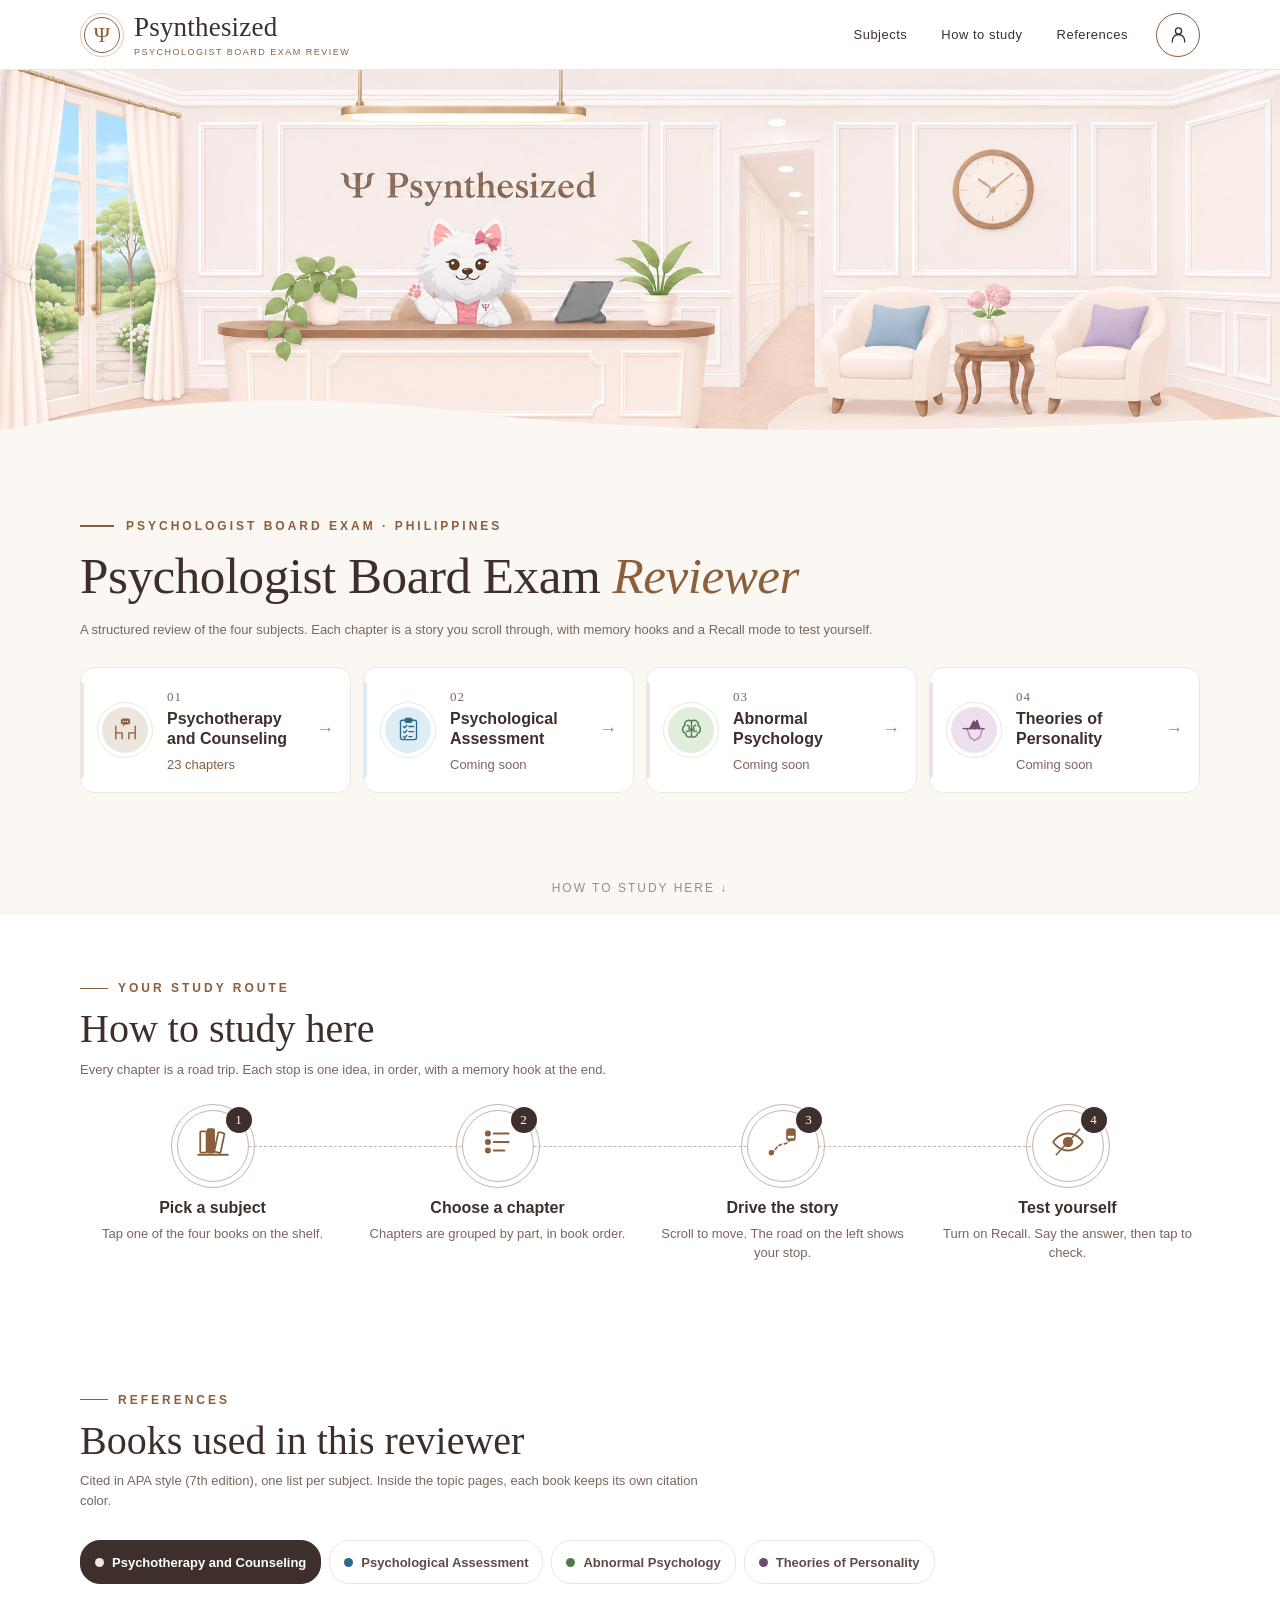
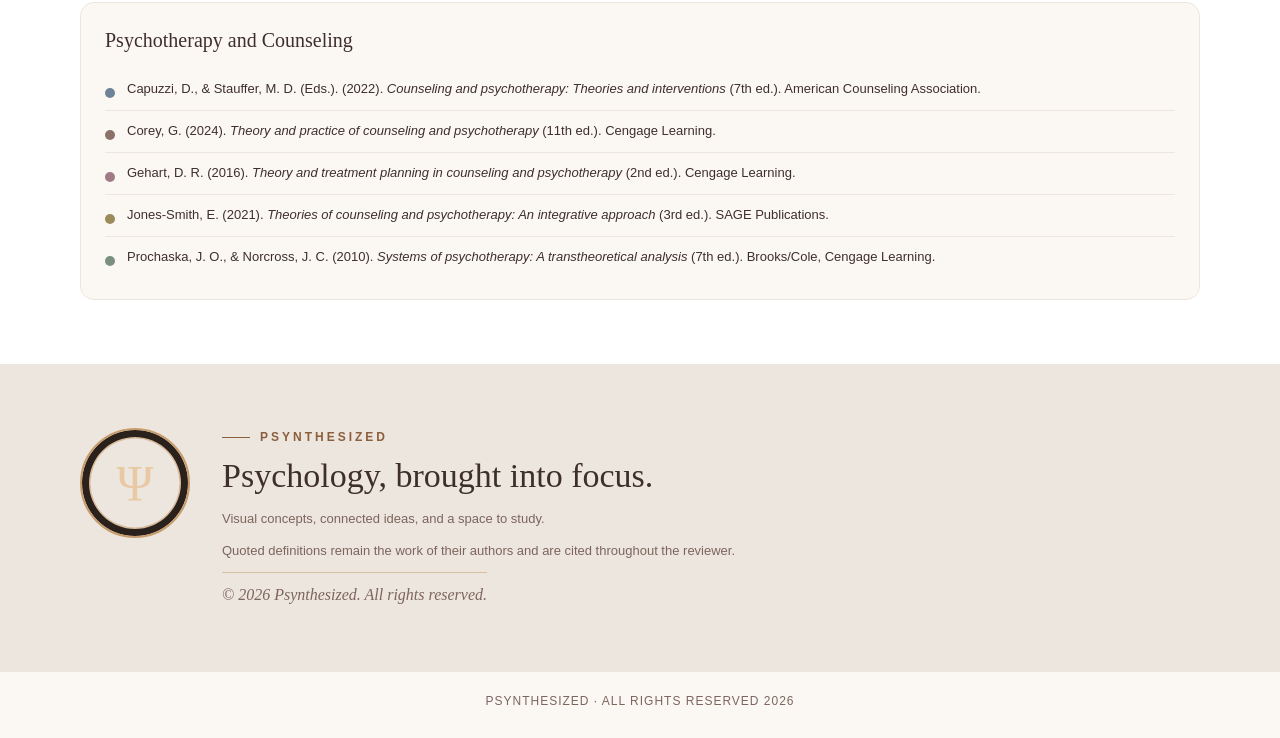
==== commit 3a3477c2: "Update all subject landing pages and approved Psynthesized covers" ====
--- a/index.html
+++ b/index.html
@@ -341,8 +341,9 @@
 
 </style>
 <link rel="manifest" href="manifest.webmanifest">
-<link rel="icon" href="assets/icon.svg" type="image/svg+xml">
+<link rel="icon" href="assets/psynthesized-mark-v2.svg" type="image/svg+xml">
 <link rel="apple-touch-icon" href="assets/icon-180.png">
+<link rel="stylesheet" href="assets/fixed-header.css">
 </head>
 <body>
 
@@ -358,7 +359,7 @@
 
 <!-- ===== FULL-SCREEN HERO ===== -->
 <section class="hero" id="subjects">
-  <div class="cover"><img src="psynthesized-reception-final.png?v=20261113-2" alt="Doc Astrid waving from behind the reception counter at Psynthesized, with chocolate-walnut details and two visitor chairs."></div>
+  <div class="cover"><img src="assets/home-reception-v2.png" alt="Astrid welcoming visitors at the Psynthesized reception desk, with plants and a cream seating area."></div>
   <div class="hero-in">
     <div class="head">
       <div>
@@ -399,7 +400,7 @@
 </section>
 
 <section class="own" id="ownership"><div class="own-in"><div class="seal" aria-hidden="true"><span>Ψ</span></div><div><div class="eyebrow">PSYNTHESIZED</div><h2>Psychology, brought into focus.</h2><p>Visual concepts, connected ideas, and a space to study.</p><p>Quoted definitions remain the work of their authors and are cited throughout the reviewer.</p><div class="own-sign">© 2026 Psynthesized. All rights reserved.</div></div></div></section>
-<footer class="foot">PSYNTHESIZED · ALL RIGHTS RESERVED</footer>
+<footer class="foot">PSYNTHESIZED · ALL RIGHTS RESERVED 2026</footer>
 <script src="content/subjects.js"></script>
 <script>
 /* Psychologist Board Exam Reviewer: page builder (design code; text lives in content/subjects.js) */
@@ -553,7 +554,7 @@
   const status = document.createElement('small');status.textContent = subject.parts.length ? 'Open reviewer →' : 'Coming soon';
   link.append(name,status);return link;
 }));
-document.querySelectorAll('#shelf a').forEach((link) => {link.href = new URL(link.getAttribute('href'),'https://krizzareviewer.github.io/').href;});
+// Keep subject card links relative so local and deployed copies use their own subject page.
 
 // One selected reference tab is in the keyboard sequence, with a named panel.
 const referenceTabs = [...document.querySelectorAll('#refTabs [role="tab"]')];
--- a/assets/fixed-header.css
+++ b/assets/fixed-header.css
@@ -0,0 +1 @@
+.topbar{position:sticky!important;top:0;z-index:80}html{scroll-padding-top:140px}
